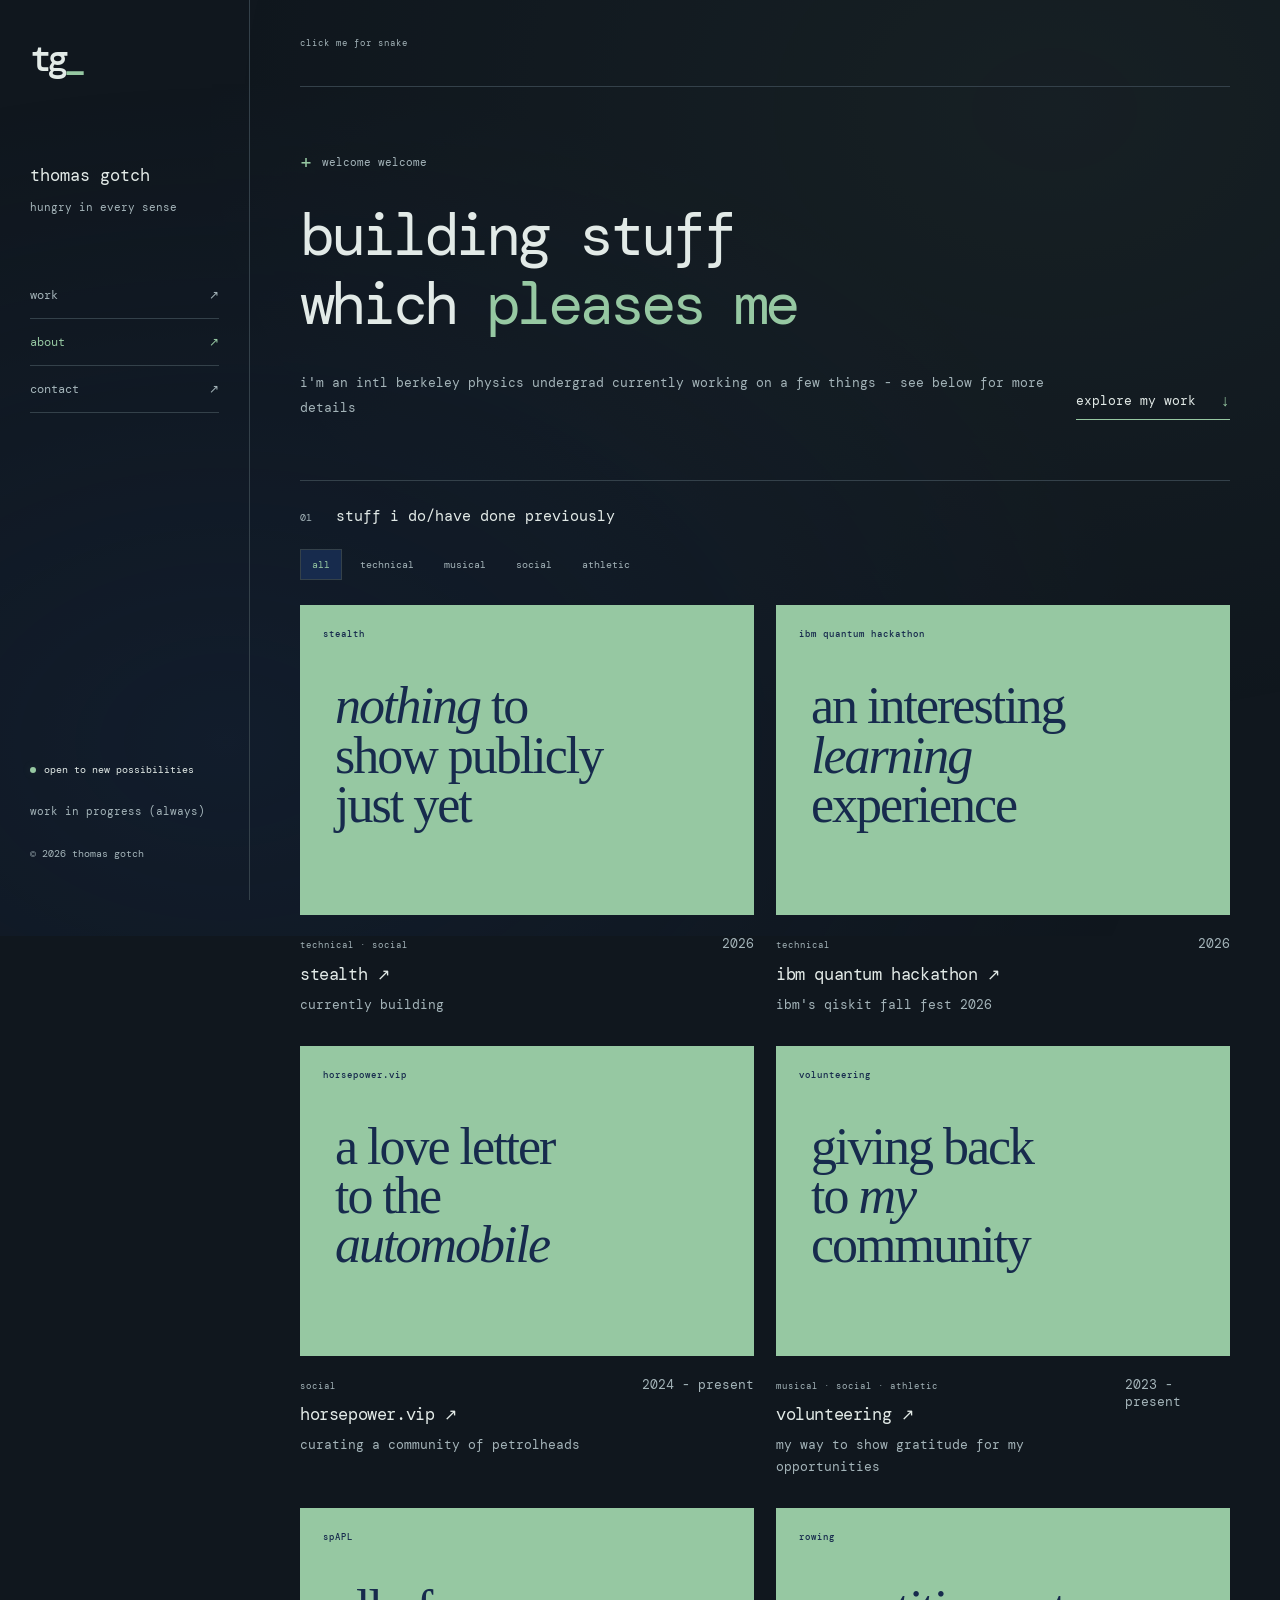
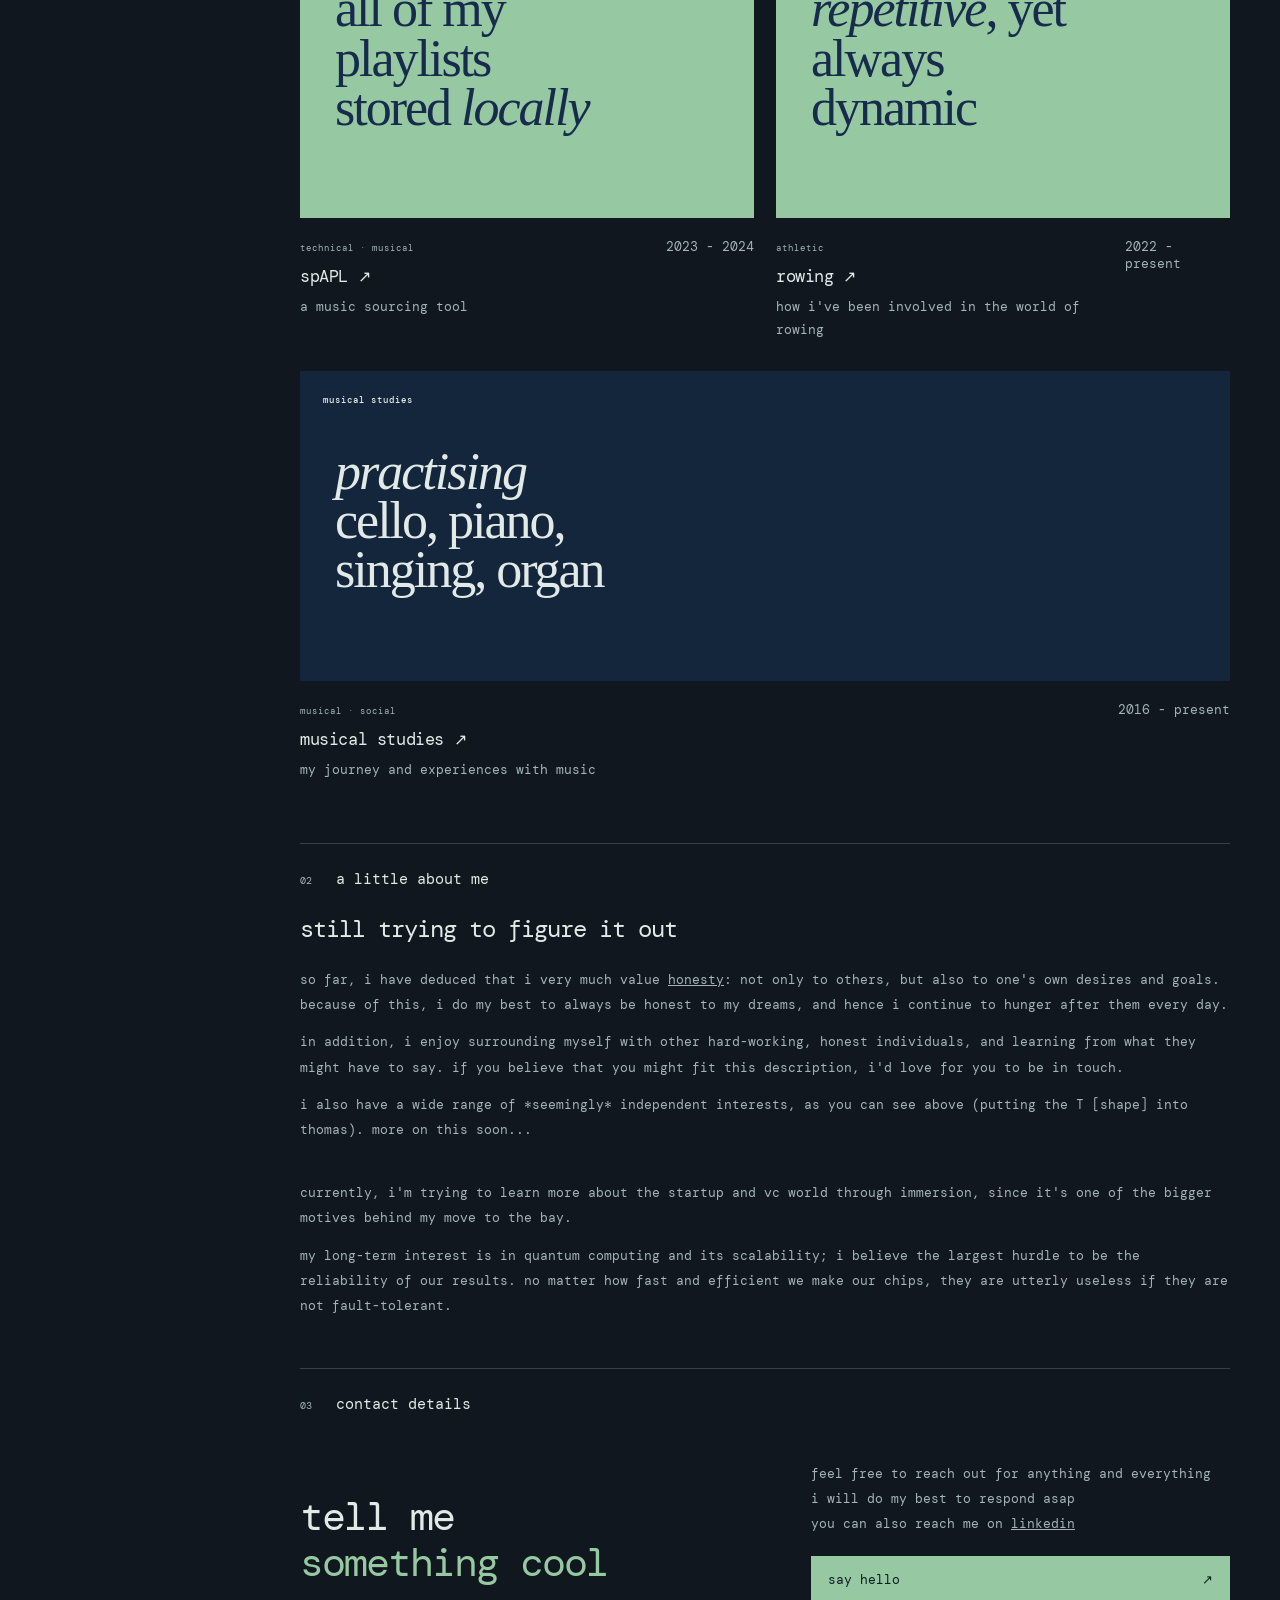
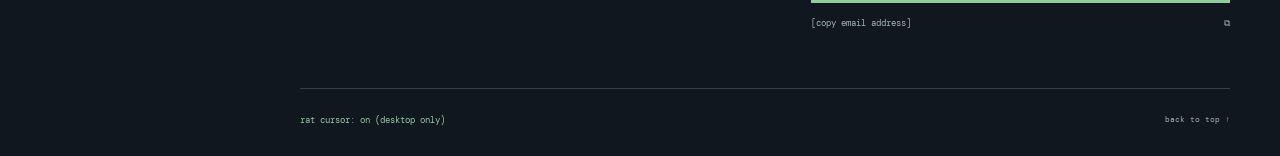
==== index.html @ bdb0a797 "small fixes" ====
<!doctype html>
<html lang="en">
  <head>
    <meta charset="UTF-8">
    <meta name="viewport" content="width=device-width, initial-scale=1">
    <meta name="description" content="my life in pixels">
    <meta name="theme-color" content="#10171e">
    <title>thomas gotch - portfolio</title>
    <link rel="icon" type="image/png" href="assets/favicon.png">
    <link rel="stylesheet" href="style.css">
    <link rel="stylesheet" href="assets/brand.css">
    <script src="navigation.js" defer></script>
    <script src="script.js" defer>
    </script>
  </head>
  <body>
    <div class="shell">
      <!-- sidebar -->
      <aside class="sidebar">
        <div class="sidebar-header">
        <a href="#home" class="wordmark" aria-label="home">tg<span aria-hidden="true">_</span></a>
          <button id="navigation-toggle" class="navigation-toggle" type="button" aria-expanded="true" aria-controls="sidebar-content" hidden>
            <span class="hamburger" aria-hidden="true"><i></i><i></i><i></i></span>
            <span id="navigation-label">menu</span>
          </button>
        </div>
        <div id="sidebar-content" class="sidebar-content">
        <div class="identity">
          <h2 data-name>thomas gotch</h2>
          <p>
            hungry in every sense
            <br>
          </p>
        </div>
        <nav aria-label="Main navigation">
          <a class="active" href="#work">
            <span>work</span>
            <span>&#8599;</span>
          </a>
          <a href="#about">
            <span>about</span>
            <span>&#8599;</span>
          </a>
          <a href="#contact">
            <span>contact</span>
            <span>&#8599;</span>
          </a>
        </nav>
        <div class="sidebar-bottom">
          <span class="status">
            <i>
            </i>
            open to new possibilities
          </span>
          <p>
            work in progress (always)
          </p>
          <span class="muted">
            &copy;
            <span data-year>2026</span>
            <span data-name>thomas gotch</span>
          </span>
        </div>
        </div>
      </aside>
      <main id="main">
        <header class="topline" id="home">
          <span class="edition">
            <a href="projects/snake.html">
            click me for snake
            </a>
          </span>
        </header>



        <section class="hero" aria-labelledby="hero-title">
          <div class="hero-label">
            <span class="tiny-cross">+</span>
            welcome welcome
          </div>
          <h1 id="hero-title">
            building stuff
            <br>
            which
            <em>pleases me</em>
          </h1>
          <div class="hero-bottom">
            <p>
              i'm an intl berkeley physics undergrad currently working on a few things - see below for more details
            </p>
            <a class="text-link" href="#work">
              explore my work
              <span>&#8595;</span>
            </a>
          </div>
        </section>



        <!-- projects -->
        <section id="work" aria-labelledby="work-title">
          <div class="section-heading">
            <h2 id="work-title">
              <span class="section-number">01</span>
              stuff i do/have done previously
            </h2>
          </div>
          <div class="work-controls">
            <div class="filters" role="group" aria-label="Filter projects">
              <button class="selected" data-filter="all" aria-pressed="true">
                all
              </button>
              <button data-filter="technical" aria-pressed="false">technical</button>
              <button data-filter="musical" aria-pressed="false">musical</button>
              <button data-filter="social" aria-pressed="false">social</button>
              <button data-filter="athletic" aria-pressed="false">athletic</button>
            </div>
          </div>



          <div class="project-grid">

            <!-- stealth -->
            <article class="project" data-project="stealth" data-category="technical social">
              <button class="project-open" data-open="stealth" aria-haspopup="dialog">
                <div class="art card">
                  <span class="art-top">stealth</span>
                  <div class="card-title">
                    <i>nothing</i> to<br>
                    show publicly<br>
                    just yet
                  </div>
                </div>
                <div class="project-meta">
                  <div>
                    <span class="small muted">technical &middot; social</span>
                    <h3>
                      stealth
                      <span>&#8599;</span>
                    </h3>
                    <p>currently building</p>
                  </div>
                  <span class="project-year">2026</span>
                </div>
              </button>
            </article>



            <!-- ibm quantum hackathon -->
            <article class="project" data-project="ibm_quantum" data-category="technical">
              <button class="project-open" data-open="ibm_quantum" aria-haspopup="dialog">
                <div class="art card">
                  <span class="art-top">ibm quantum hackathon</span>
                  <div class="card-title">
                    an interesting<br>
                    <i>learning</i><br>
                    experience
                  </div>
                </div>
                <div class="project-meta">
                  <div>
                    <span class="small muted">technical</span>
                    <h3>
                      ibm quantum hackathon
                      <span>&#8599;</span>
                    </h3>
                    <p>ibm's qiskit fall fest 2026</p>
                  </div>
                  <span class="project-year">2026</span>
                </div>
              </button>
            </article>



            <!-- horsepower -->
            <article class="project" data-project="horsepower" data-category="social">
              <button class="project-open" data-open="horsepower" aria-haspopup="dialog">
                <div class="art card">
                  <span class="art-top">horsepower.vip</span>
                  <div class="card-title">
                    a love letter<br>
                    to the<br>
                    <i>automobile</i>
                  </div>
                </div>
                <div class="project-meta">
                  <div>
                    <span class="small muted">social</span>
                    <h3>
                      horsepower.vip
                      <span>&#8599;</span>
                    </h3>
                    <p>curating a community of petrolheads</p>
                  </div>
                  <span class="project-year">2024 - present</span>
                </div>
              </button>
            </article>



            <!-- volunteering -->
            <article class="project featured" data-project="volunteering" data-category="musical social athletic">
              <button class="project-open" data-open="volunteering" aria-haspopup="dialog">
                <div class="art card">
                  <span class="art-top">
                    volunteering
                  </span>
                  <div class="card-title">
                    giving back<br>
                    to <i>my</i><br>
                    community
                  </div>
                </div>
                <div class="project-meta">
                  <div>
                    <span class="small muted">musical &middot; social &middot; athletic</span>
                    <h3>
                      volunteering
                      <span>&#8599;</span>
                    </h3>
                    <p>my way to show gratitude for my opportunities</p>
                  </div>
                  <span class="project-year">2023 - present</span>
                </div>
              </button>
            </article>



            <!-- spapl -->
            <article class="project featured" data-project="spapl" data-category="technical musical">
              <button class="project-open" data-open="spapl" aria-haspopup="dialog">
                <div class="art card">
                  <span class="art-top">
                    spAPL
                  </span>
                  <div class="card-title">
                    all of my
                    <br>
                    playlists
                    <br>
                    stored <i>locally</i>
                  </div>
                </div>
                <div class="project-meta">
                  <div>
                    <span class="small muted">technical &middot; musical</span>
                    <h3>
                      spAPL
                      <span>&#8599;</span>
                    </h3>
                    <p>a music sourcing tool</p>
                  </div>
                  <span class="project-year">2023 - 2024</span>
                </div>
              </button>
            </article>



            <!-- rowing -->
            <article class="project" data-project="rowing" data-category="athletic">
              <button class="project-open" data-open="rowing" aria-haspopup="dialog">
                <div class="art card">
                  <span class="art-top">rowing</span>
                  <div class="card-title">
                    <i>repetitive</i>, yet<br>
                    always<br>
                    dynamic
                  </div>
                </div>
                <div class="project-meta">
                  <div>
                    <span class="small muted">athletic</span>
                    <h3>
                      rowing
                      <span>&#8599;</span>
                    </h3>
                    <p>how i've been involved in the world of rowing</p>
                  </div>
                  <span class="project-year">2022 - present</span>
                </div>
              </button>
            </article>



            <!-- musical studies -->
            <article class="project wide" data-project="musical_studies" data-category="musical social">
              <button class="project-open" data-open="musical_studies" aria-haspopup="dialog">
                <div class="art card-wide">
                  <span class="art-top">musical studies</span>
                  <div class="card-title">
                    <i>practising</i><br>
                    cello, piano,<br>
                    singing, organ
                  </div>
                </div>
                <div class="project-meta">
                  <div>
                    <span class="small muted">musical &middot; social</span>
                    <h3>
                      musical studies
                      <span>&#8599;</span>
                    </h3>
                    <p>my journey and experiences with music</p>
                  </div>
                  <span class="project-year">2016 - present</span>
                </div>
              </button>
            </article>
          </div>
        </section>



        <!-- about -->
        <section id="about" class="about" aria-labelledby="about-title">
          <div class="section-heading">
            <h2 id="about-title">
              <span class="section-number">02</span>
              a little about me
            </h2>
          </div>
          <div>
            <p class="about-intro">
              still trying to figure it out
            </p>
            <div class="about-body">
              <p>
                so far, i have deduced that i very much value <span class="underline">honesty</span>: not only to others, but also to one's own desires and goals.
                because of this, i do my best to always be honest to my dreams, and hence i continue to hunger after them every day.<br>
              </p>
              <p>
                in addition, i enjoy surrounding myself with other hard-working, honest individuals, and learning from what they might have to say.
                if you believe that you might fit this description, i'd love for you to be in touch.
              </p>
              <p>
                i also have a wide range of *seemingly* independent interests, as you can see above (putting the T [shape] into thomas). more on this soon...
                <br> <br>
              </p>
              <p>
                currently, i'm trying to learn more about the startup and vc world through immersion, since it's one of the bigger motives behind my move to the bay.
              </p>
              <p>
                my long-term interest is in quantum computing and its scalability; i believe the largest hurdle to be the reliability of our results. no matter how fast and efficient
                we make our chips, they are utterly useless if they are not fault-tolerant.
              </p>
              <p><br></p>
            </div>
          </div>
        </section>



        <!-- contact -->
        <section id="contact" class="contact" aria-labelledby="contact-title">
          <div class="section-heading">
            <h2 id="contact-title">
              <span class="section-number">03</span>
              contact details
            </h2>
          </div>
          <div class="contact-main">
            <h3>
              tell me
              <br>
              <em>something cool</em>
            </h3>
            <div>
              <p>
                feel free to reach out for anything and everything
                <br>
                i will do my best to respond asap
                <br>
                you can also reach me on <a style="text-decoration: underline", href="https://linkedin.com/in/thomasgotch" target="_blank" rel="noopener noreferrer">linkedin</a>
              </p>
              <a class="contact-button" id="email-link" href="mailto:hello@example.com"target="_blank" rel="noopener noreferrer">
                say hello
                <span>&#8599;</span>
              </a>
              <button id="copy-email" class="copy-email">
                [copy email address]
                <span>&#10697;</span>
              </button>
              <span id="copy-status" class="sr-only" aria-live="polite">
              </span>
            </div>
          </div>
        </section>



        <footer>
          <button class="cursor-toggle" id="cursor-toggle" type="button" aria-pressed="true"></button>
          <a href="#home">back to top &#8593;</a>
        </footer>
      </main>
    </div>



    <!-- project notes structure -->
    <dialog id="project-dialog" aria-labelledby="dialog-title">
      <div class="dialog-top">
        <span class="eyebrow" id="dialog-small-title"></span>
        <button id="close-dialog" aria-label="close project details">close &times;</button>
      </div>
      <h2 id="dialog-title">
      </h2>
      <p id="dialog-summary" class="dialog-summary">
      </p>
      <!-- optional dialog sections
           each section reads the project field named by data-project-section.
           empty, missing, or whitespace-only values hide the heading and content.
           to add a heading, copy this block before the visit-site button:
           <div class="dialog-section" data-project-section="results">
             <h3>results</h3>
             <p data-section-content></p>
           </div>
           then add results: 'your results text' to a project in script.js.
           choose a unique field name for each heading; no javascript changes needed.
      -->
      <div class="dialog-section" data-project-section="achievements">
             <h3>achievements</h3>
             <p data-section-content></p>
      </div>
      <div class="dialog-section" data-project-section="problem">
        <h3>the problem</h3>
        <p id="dialog-idea" data-section-content>
        </p>
      </div>
      <div class="dialog-section" data-project-section="idea">
        <h3>the idea</h3>
        <p id="dialog-idea" data-section-content>
        </p>
      </div>
      <div class="dialog-section" data-project-section="approach">
        <h3>the approach</h3>
        <p id="dialog-approach" data-section-content>
        </p>
      </div>
      <div class="dialog-section" data-project-section="beginning">
        <h3>the beginning</h3>
        <p data-section-content></p>
      </div>
      <div class="dialog-section" data-project-section="gettingToGrips">
             <h3>getting to grips</h3>
             <p data-section-content></p>
      </div>
      <div class="dialog-section" data-project-section="thetfordVoices">
             <h3>thetford voices</h3>
             <p data-section-content></p>
      </div>
      <div class="dialog-section" data-project-section="dorneyBoatClub">
             <h3>dorney boat club</h3>
             <p data-section-content></p>
      </div>
      <div class="dialog-section" data-project-section="stMarks">
             <h3>st mark's, berkeley</h3>
             <p data-section-content></p>
      </div>
      <a class="contact-button" id="dialog-demo" href="projects/fieldnotes.html" target="_blank" rel="noopener noreferrer">
        visit site
        <span aria-hidden="true">&#8599;</span>
      </a>
      <a class="text-link" href="#contact" id="dialog-contact">
        discuss this with me
        <span>&#8599;</span>
      </a>
    </dialog>
  </body>
</html>
---- style.css ----
:root {
  --bg:#10171e;
  --panel:#17212c;
  --line:#34414a;
  --text:#e2eae7;
  --muted:#a4b4b9;
  --accent:#96c8a2;
  --navy:#172b4d;
  --dark-card:#14263c;
  --cursor-default:url("assets/rat.png") 5 5, auto;
  --cursor-pointer:url("assets/small\ cheese.png") 5 5, pointer;
  
  --title-size:52px;
  font-family:'DM Mono','Cascadia Code','Courier New',monospace;
  color:var(--text);
  background:var(--bg);
  font-synthesis:none;
}
* {
  box-sizing:border-box
}
html {
  scroll-behavior:smooth;
  scroll-padding-top:30px
}
body {
  margin:0
}
button,a {
  -webkit-tap-highlight-color:transparent
}
button {
  font:inherit
}
a {
  color:inherit;
  text-decoration:none
}
button {
  color:inherit;
  cursor:pointer
}
button:focus-visible,a:focus-visible {
  outline:2px solid var(--accent);
  outline-offset:6px
}
::selection {
  background:var(--accent);
  color:var(--bg)
}
.shell {
  max-width:var(--site-width);
  margin:auto;
  display:grid;
  grid-template-columns:250px minmax(0,1fr)
}
.sidebar {
  height:100dvh;
  position:sticky;
  top:0;
  border-right:1px solid var(--line);
  padding:var(--logo-top) var(--logo-left);
  display:flex;
  flex-direction:column
}
.identity {
  margin-top:72px
}
.eyebrow,.small {
  font-size:10px;
  letter-spacing:1px;
  line-height:1.7
}
.eyebrow {
  color:var(--muted)
}
.identity h2 {
  font-size:17px;
  font-weight:400;
  margin:15px 0 10px
}
.identity p,.sidebar-bottom p {
  color:var(--muted);
  font-size:11px;
  line-height:1.9
}
nav {
  margin-top:43px
}
nav a {
  display:flex;
  justify-content:space-between;
  padding:15px 0;
  font-size:12px;
  color:var(--muted);
  border-bottom:1px solid var(--line)
}
nav a:hover,nav a.active {
  color:var(--accent)
}
.sidebar-bottom {
  margin-top:auto;
  font-size:10px
}
.sidebar-bottom p {
  margin:25px 0
}
.status {
  font-size:10px;
  display:flex;
  align-items:center;
  gap:8px
}
.status i {
  height:6px;
  width:6px;
  border-radius:50%;
  background:var(--accent);
  box-shadow:0 0 10px #96c8a224
}
.muted {
  color:var(--muted)
}
main {
  min-width:0;
  padding:0 50px
}
.topline {
  height:87px;
  display:flex;
  justify-content:space-between;
  align-items:center;
  border-bottom:1px solid var(--line);
  font-size:9px;
  letter-spacing:1px;
  color:var(--muted)
}
.hero {
  padding:62px 0 60px
}
.hero-label {
  font-size:11px;
  display:flex;
  gap:10px;
  align-items:center;
  color:var(--muted)
}
.tiny-cross {
  color:var(--accent);
  font-size:20px
}
h1 {
  font-size:clamp(40px,4.6vw,74px);
  line-height:1.18;
  letter-spacing:-4px;
  font-weight:400;
  margin:26px 0 31px
}
em {
  font-style:normal;
  color:var(--accent)
}
.cursor {
  color:var(--accent);
  display:inline-block;
  animation:blink 1.5s steps(1) infinite
}
.hero-bottom {
  display:flex;
  justify-content:space-between;
  align-items:flex-end;
  gap:20px
}
.hero-bottom p {
  font-size:13px;
  line-height:1.9;
  color:var(--muted);
  margin:0
}
.text-link {
  font-size:13px;
  display:inline-flex;
  gap:24px;
  align-items:center;
  border-bottom:1px solid var(--accent);
  padding-bottom:8px;
  white-space:nowrap
}
.text-link span {
  color:var(--accent);
  font-size:16px
}
.section-heading {
  display:flex;
  justify-content:space-between;
  align-items:center;
  border-top:1px solid var(--line);
  padding:25px 0 23px;
  gap:20px
}
.section-heading h2 {
  font-size:15px;
  font-weight:400;
  margin:0
}
.section-number {
  font-size:10px;
  color:var(--muted);
  margin-right:15px
}
sup {
  font-size:9px;
  color:var(--muted);
  vertical-align:top
}
.work-controls {
  display:flex;
  align-items:center;
  justify-content:space-between;
  margin:0 0 25px;
  gap:15px
}
.filters {
  display:flex;
  gap:6px
}
.filters button {
  background:transparent;
  border:1px solid transparent;
  padding:8px 11px;
  font-size:10px;
  color:var(--muted)
}
.filters button.selected {
  border-color:var(--line);
  background:#172b4d;
  color:var(--accent)
}
.filters button:hover {
  color:var(--text)
}
.filters span {
  font-size:8px;
  margin-left:8px;
  opacity:.6
}
.project-grid {
  display:grid;
  grid-template-columns:1fr 1fr;
  gap:30px 22px
}
.project {
  padding:0;
  background:none;
  border:0;
  text-align:left;
  min-width:0
}
.project[hidden] {
  display:none
}
.project.wide {
  grid-column:1/-1
}
.art {
  height:310px;
  position:relative;
  overflow:hidden;
  transition:filter .3s
}
.project:hover .art {
  filter:brightness(1.08)
}
.project:hover h3 span {
  transform:translate(3px,-3px);
  color:var(--accent)
}
.card {
  background:var(--accent);
  color:var(--navy);
  padding:35px
}
.dark-card {
  background:var(--dark-card);
  padding:35px;
}
.art-top,.art-foot {
  position:absolute;
  left:23px;
  right:23px;
  display:flex;
  justify-content:space-between;
  font-size:9px;
  letter-spacing:1px;
  z-index:2
}
.art-top {
  top:23px;
  font-weight:500
}
.art-top span {
  font-size:6px;
  letter-spacing:.5px
}
.card-title {
  font-family:Georgia,serif;
  font-size:var(--title-size);
  line-height:.95;
  position:relative;
  z-index:2;
  letter-spacing:-2px;
  margin-top:41px
}
.card-title i {
  font-weight:400
}
.art-foot {
  bottom:21px;
  font-size:7px
}
.project-meta {
  padding:17px 0 0;
  display:flex;
  justify-content:space-between;
  gap:12px
}
.project-meta .small {
  font-size:9px
}
.project-meta h3 {
  font-size:17px;
  letter-spacing:-.4px;
  font-weight:400;
  margin:9px 0
}
.project-meta h3 span {
  display:inline-block;
  font-size:16px;
  transition:transform .2s
}
.project-meta p {
  color:var(--muted);
  font-size:13px;
  line-height:1.7;
  margin:0
}
.project-year {
  font-size:13px;
  color:var(--muted);
  padding-top:3px
}
/* wide cards share the same height and text layout as the other artwork */
.card-wide {
  background:var(--dark-card);
  padding:35px;
}
.about {
  margin-top:62px
}
.about-grid {
  display:grid;
  grid-template-columns:1.1fr 1fr;
  gap:65px;
  padding:9px 0 48px
}
.about-intro {
  font-size:24px!important;
  line-height:1.4!important;
  color:var(--text)!important;
  letter-spacing:-1px;
  margin:0 0 21px!important
}
.about-body p {
  font-size:13px;
  line-height:1.95;
  color:var(--muted);
  margin:12px 0;
}
.about .underline {
  text-decoration: underline;
}
.toolbox {
  padding-top:4px
}
.skill-row {
  display:flex;
  justify-content:space-between;
  gap:16px;
  padding:17px 0;
  border-bottom:1px solid var(--line);
  font-size:9px
}
.skill-row span:first-child {
  color:var(--muted)
}
.skill-row span:last-child {
  text-align:right
}
.now {
  margin-top:26px
}
.now .status {
  font-size:8px;
  letter-spacing:1px;
  color:var(--muted)
}
.now p {
  font-size:10px
}
.contact-main {
  display:grid;
  grid-template-columns:1.1fr 1fr;
  gap:50px;
  align-items:center;
  padding:12px 0 59px
}
.contact h3 {
  font-size:40px;
  line-height:1.15;
  letter-spacing:-2px;
  font-weight:400;
  margin:0
}
.contact-main p {
  font-size:13px;
  color:var(--muted);
  line-height:1.9
}
.contact-button {
  background:var(--accent);
  color:#101c26;
  display:flex;
  justify-content:space-between;
  padding:15px 17px;
  font-size:13px;
  margin-top:20px
}
.contact-button:hover {
  background:#b2dbbb
}
.copy-email {
  background:transparent;
  border:0;
  padding:14px 0 0;
  font-size:9px;
  color:var(--muted);
  display:flex;
  justify-content:space-between;
  width:100%
}
footer {
  border-top:1px solid var(--line);
  padding:25px 0 30px;
  display:flex;
  justify-content:space-between;
  gap:15px;
  font-size:8px;
  color:var(--muted)
}
footer>span:nth-child(2) {
  font-size:7px;
  letter-spacing:.6px
}
footer a:hover {
  color:var(--accent)
}
dialog {
  background:var(--panel);
  color:var(--text);
  border:1px solid #40546b;
  padding:32px;
  max-width:620px;
  width:calc(100% - 32px);
  max-height:85dvh
}
dialog::backdrop {
  background:#080b08d9;
  backdrop-filter:blur(8px)
}
.dialog-top {
  display:flex;
  justify-content:space-between;
  align-items:center;
  gap:12px;
  margin-bottom:35px
}
.dialog-top button {
  border:1px solid var(--line);
  background:transparent;
  font-size:11px;
  padding:8px 10px
}
dialog h2 {
  font-size:36px;
  font-weight:400;
  letter-spacing:-2px;
  margin:12px 0 17px
}
.dialog-summary {
  font-size:15px;
  line-height:1.7;
  color:var(--accent)
}
.dialog-section {
  border-top:1px solid var(--line);
  margin:24px 0;
  padding-top:17px
}
.dialog-section h3 {
  font-size:12px;
  font-weight:400
}
.dialog-section p {
  font-size:11px;
  line-height:1.9;
  color:var(--muted)
}
.sr-only,.skip:not(:focus) {
  position:absolute;
  width:1px;
  height:1px;
  padding:0;
  margin:-1px;
  overflow:hidden;
  clip:rect(0,0,0,0);
  white-space:nowrap
}
.skip:focus {
  position:fixed;
  top:10px;
  left:10px;
  background:var(--accent);
  color:#10171e;
  z-index:9;
  padding:10px
}
@keyframes blink {
  50% {
    opacity:0
  }
}
@media(min-width:1450px) {
  main {
    padding:0 70px
  }
  .art {
    height:350px
  }
  .form {
    height:280px
  }
}
@media(max-width:1100px) {
  .shell {
    grid-template-columns:205px minmax(0,1fr)
  }
  .sidebar {
    padding:var(--logo-top) var(--logo-left)
  }
  main {
    padding:0 30px
  }
  .hero-bottom {
    align-items:flex-start;
    flex-direction:column
  }
  .art {
    height:270px
  }
  .field-title {
    font-size:43px
  }
  .art-top span {
    display:none
  }
  .about-grid {
    gap:30px
  }
  .form {
    padding:25px
  }
  .form-blocks {
    margin-right:0;
    grid-template-columns:105px 80px;
    grid-template-rows:90px 80px
  }
  .form-copy strong {
    font-size:25px
  }
  .section-heading>.small {
    font-size:8px
  }
  .contact h3 {
    font-size:33px
  }
  .contact-main {
    gap:25px
  }
  footer>span:nth-child(2) {
    display:none
  }
}
@media(max-width:760px) {
  .shell {
    display:block
  }
  .sidebar {
    height:auto;
    position:static;
    border-right:0;
    border-bottom:1px solid var(--line);
    padding:var(--logo-top) var(--logo-left);
    display:flex;
    flex-direction:row;
    align-items:center;
    justify-content:space-between
  }
  .identity,.sidebar-bottom {
    display:block
  }
  nav {
    margin:0;
    display:flex;
    gap:20px
  }
  nav a {
    font-size:10px;
    border:0;
    padding:0
  }
  nav a>span:last-child {
    display:none
  }
  main {
    padding:0 22px
  }
  .topline {
    height:60px;
    font-size:7px;
    letter-spacing:.4px
  }
  .hero {
    padding:39px 0 40px
  }
  h1 {
    font-size:clamp(33px,7.6vw,57px);
    letter-spacing:-2.5px;
    margin-top:23px
  }
  .hero-bottom p {
    font-size:10px
  }
  .hero-bottom p br {
    display:none
  }
  .hero-bottom {
    gap:23px
  }
  .section-heading {
    padding:22px 0
  }
  .section-heading h2 {
    font-size:13px
  }
  .section-heading>.small {
    display:none
  }
  .work-controls>.small {
    display:none
  }
  .project-grid {
    grid-template-columns:1fr;
    gap:28px
  }
  .project.wide {
    grid-column:auto
  }
  .art {
    height:310px
  }
  .field-title {
    font-size:55px
  }
  .art-top span {
    display:block
  }
  .form {
    height:280px;
    padding:25px;
    gap:10px
  }
  .form-copy strong {
    font-size:24px
  }
  .form-copy>.small {
    font-size:6px
  }
  .form-blocks {
    grid-template-columns:90px 68px;
    grid-template-rows:86px 75px;
    margin-right:-12px
  }
  .b1 {
    font-size:35px
  }
  .b2 {
    font-size:55px
  }
  .b3 {
    gap:3px;
    padding:10px
  }
  .b3 i {
    width:20px;
    height:20px
  }
  .block span {
    font-size:5px;
    left:10px
  }
  .about {
    margin-top:42px
  }
  .about-grid {
    grid-template-columns:1fr;
    gap:24px;
    padding-bottom:32px
  }
  .about-intro {
    font-size:25px!important
  }
  .skill-row {
    font-size:10px
  }
  .contact-main {
    grid-template-columns:1fr;
    gap:20px;
    padding-bottom:38px
  }
  .contact h3 {
    font-size:36px
  }
  .contact-button {
    max-width:380px
  }
  .copy-email {
    max-width:380px
  }
  footer {
    font-size:8px;
    flex-wrap:wrap
  }
  dialog {
    padding:22px
  }
  .dialog-top .eyebrow {
    font-size:8px
  }
}
@media(prefers-reduced-motion:reduce) {
  html {
    scroll-behavior:auto
  }
  .cursor {
    animation:none
  }
  * {
    transition:none!important
  }
}

/* PROJECT LINKS AND OPTIONAL CURSOR */
.project-open {
  display: block;
  width: 100%;
  padding: 0;
  border: 0;
  background: none;
  color: inherit;
  text-align: left;
}
.project-action { display: inline-block; margin-top: 14px; color: var(--muted); font-size: 9px; }
.demo-link {
  display: flex;
  justify-content: space-between;
  margin-top: 14px;
  padding: 12px 14px;
  border: 1px solid #38516a;
  background: var(--navy);
  font-size: 10px;
  transition: border-color 180ms ease, background 180ms ease;
}
.demo-link:hover { border-color: var(--accent); background: #213957; }
.demo-link span { color: var(--accent); }
.cursor-toggle { border: 0; background: transparent; color: var(--muted); padding: 0; font-size: 9px; }
.cursor-toggle[aria-pressed="true"] { color: var(--accent); }
#dialog-contact { margin-top: 22px; }
@media (hover: hover) and (pointer: fine) {
  html[data-custom-cursor="on"] body { cursor: var(--cursor-default); }
  html[data-custom-cursor="on"] :is(a, button, summary) { cursor: var(--cursor-pointer); }
}

/* EDIT: MOTION - slow, low-opacity breathing and small one-time reveals.
   To remove breathing, set animation below to none.
   All motion is disabled by the reduced-motion preference. */
body { isolation: isolate; min-height: 100vh; }
body::before {
  content: "";
  position: fixed;
  inset: -4%;
  z-index: -1;
  pointer-events: none;
  background:
    radial-gradient(ellipse at 80% 15%, #96c8a21a, transparent 55%),
    radial-gradient(ellipse at 20% 80%, #172b4d99, transparent 60%);
  opacity: .5;
  transform-origin: center;
  animation: background-breathe 18s ease-in-out infinite alternate;
}
@keyframes background-breathe {
  from { opacity: .35; transform: scale(1); }
  to { opacity: .65; transform: scale(1.035); }
}
.reveal {
  opacity: 0;
  transform: translateY(12px);
  transition: opacity 600ms ease, transform 600ms cubic-bezier(.2,.65,.3,1);
}
.reveal.is-visible, .reveal:focus-within { opacity: 1; transform: translateY(0); }
@media (prefers-reduced-motion: reduce) {
  *, *::before, *::after { animation: none !important; transition: none !important; }
  html { scroll-behavior: auto; }
  .reveal { opacity: 1; transform: none; }
}





/* Responsive navigation: content is visible until navigation.js enhances it. */
.sidebar { overflow-y: auto; overscroll-behavior: contain; }
.sidebar-header { position: relative; flex-shrink: 0; height: var(--logo-size); }
.sidebar-content { display: flex; flex-direction: column; flex: 1; min-height: min-content; }
.sidebar-content[hidden], .navigation-toggle[hidden] { display: none; }
.navigation-toggle, .mobile-project-link { display: none; }
@media (max-width: 900px) {
  html { scroll-padding-top: calc(var(--logo-size) + var(--logo-top) * 2 + 16px); }
  .shell { display: block; }
  .sidebar {
    display: block;
    position: static;
    top: 0;
    z-index: 30;
    height: auto;
    max-height: 100vh;
    max-height: 100dvh;
    padding: var(--logo-top) var(--logo-left);
    border-right: 0;
    border-bottom: 1px solid var(--line);
    background: var(--bg);
    overflow-y: auto;
    scrollbar-gutter: stable;
  }
  .navigation-ready .sidebar { position: sticky; }
  .sidebar-header { height: var(--logo-size); }
  .navigation-toggle {
    position: absolute;
    right: 0;
    top: calc((var(--logo-size) - 44px) / 2);
    display: inline-flex;
    align-items: center;
    gap: 10px;
    min-height: 44px;
    min-width: 90px;
    padding: 10px 12px;
    border: 1px solid var(--line);
    color: var(--text);
    background: var(--navy);
    font-size: 11px;
  }
  .hamburger { display: flex; flex-direction: column; gap: 4px; width: 17px; }
  .hamburger i { display: block; height: 1px; width: 17px; background: var(--accent); }
  .navigation-toggle[aria-expanded='true'] .hamburger i:first-child { transform: translateY(5px) rotate(45deg); }
  .navigation-toggle[aria-expanded='true'] .hamburger i:nth-child(2) { opacity: 0; }
  .navigation-toggle[aria-expanded='true'] .hamburger i:last-child { transform: translateY(-5px) rotate(-45deg); }
  .sidebar-content { margin-top: 22px; padding-top: 22px; border-top: 1px solid var(--line); }
  .sidebar .identity { display: block; margin-top: 0; }
  .sidebar nav { display: block; margin: 18px 0 26px; }
  .sidebar nav a { display: flex; justify-content: space-between; padding: 14px 0; border-bottom: 1px solid var(--line); font-size: 12px; }
  .sidebar nav a > span:last-child { display: inline; }
  .sidebar .sidebar-bottom { display: block; margin-top: 0; padding-bottom: 8px; }
  .sidebar-bottom p { margin: 16px 0; }
}

/* optional project images; edit the image fields in script.js */
.art.has-project-image { isolation: isolate; }
.art > .project-background {
  position: absolute;
  inset: 0;
  z-index: -1;
  display: block;
  width: 100%;
  height: 100%;
  pointer-events: none;
}
.art.image-only > :not(.project-background) { display: none; }

/* preserve \n or multiline template strings in project popup descriptions */
.dialog-summary,
.dialog-section [data-section-content] {
  white-space: pre-line;
}

/* images embedded between paragraphs of popup text */
.dialog-inline-image {
  display: block;
  max-width: 100%;
  height: auto;
  margin: 18px 0;
  border: 1px solid var(--line);
}
---- assets/brand.css ----
/* shared logo settings for the home page and project pages */
@import url('https://fonts.googleapis.com/css2?family=DM+Mono:wght@400;500&display=swap');

:root {
  --site-width: 1600px;
  --logo-top: 40px;
  --logo-left: 30px;
  --logo-size: 37px;
  --logo-color: #e2eae7;
  --logo-accent: #96c8a2;
}

.wordmark {
  position: relative;
  display: inline-flex;
  align-items: center;
  align-self: flex-start;
  width: max-content;
  margin: 0;
  padding: 0;
  color: var(--logo-color);
  font-family: 'DM Mono', 'Cascadia Code', 'Courier New', monospace;
  font-size: var(--logo-size);
  font-weight: 500;
  font-style: normal;
  font-synthesis: none;
  letter-spacing: -5px;
  line-height: 1;
  white-space: nowrap;
  text-decoration: none;
}
.wordmark span { color: var(--logo-accent); }
.wordmark::after {
  content: '';
  position: absolute;
  inset: -7px;
  min-width: 44px;
  min-height: 44px;
}
.wordmark:focus-visible { outline: 2px solid var(--logo-accent); outline-offset: 6px; }

/* same page margin as the home sidebar, including its centred wide layout */
.brand-home {
  position: absolute;
  top: var(--logo-top);
  left: max(var(--logo-left), calc((100% - var(--site-width)) / 2 + var(--logo-left)));
}

@media (max-width: 1100px) {
  :root { --logo-top: 33px; --logo-left: 24px; }
}
@media (max-width: 760px) {
  :root { --logo-top: 22px; --logo-left: 22px; --logo-size: 30px; }
  .wordmark { align-self: auto; }
}
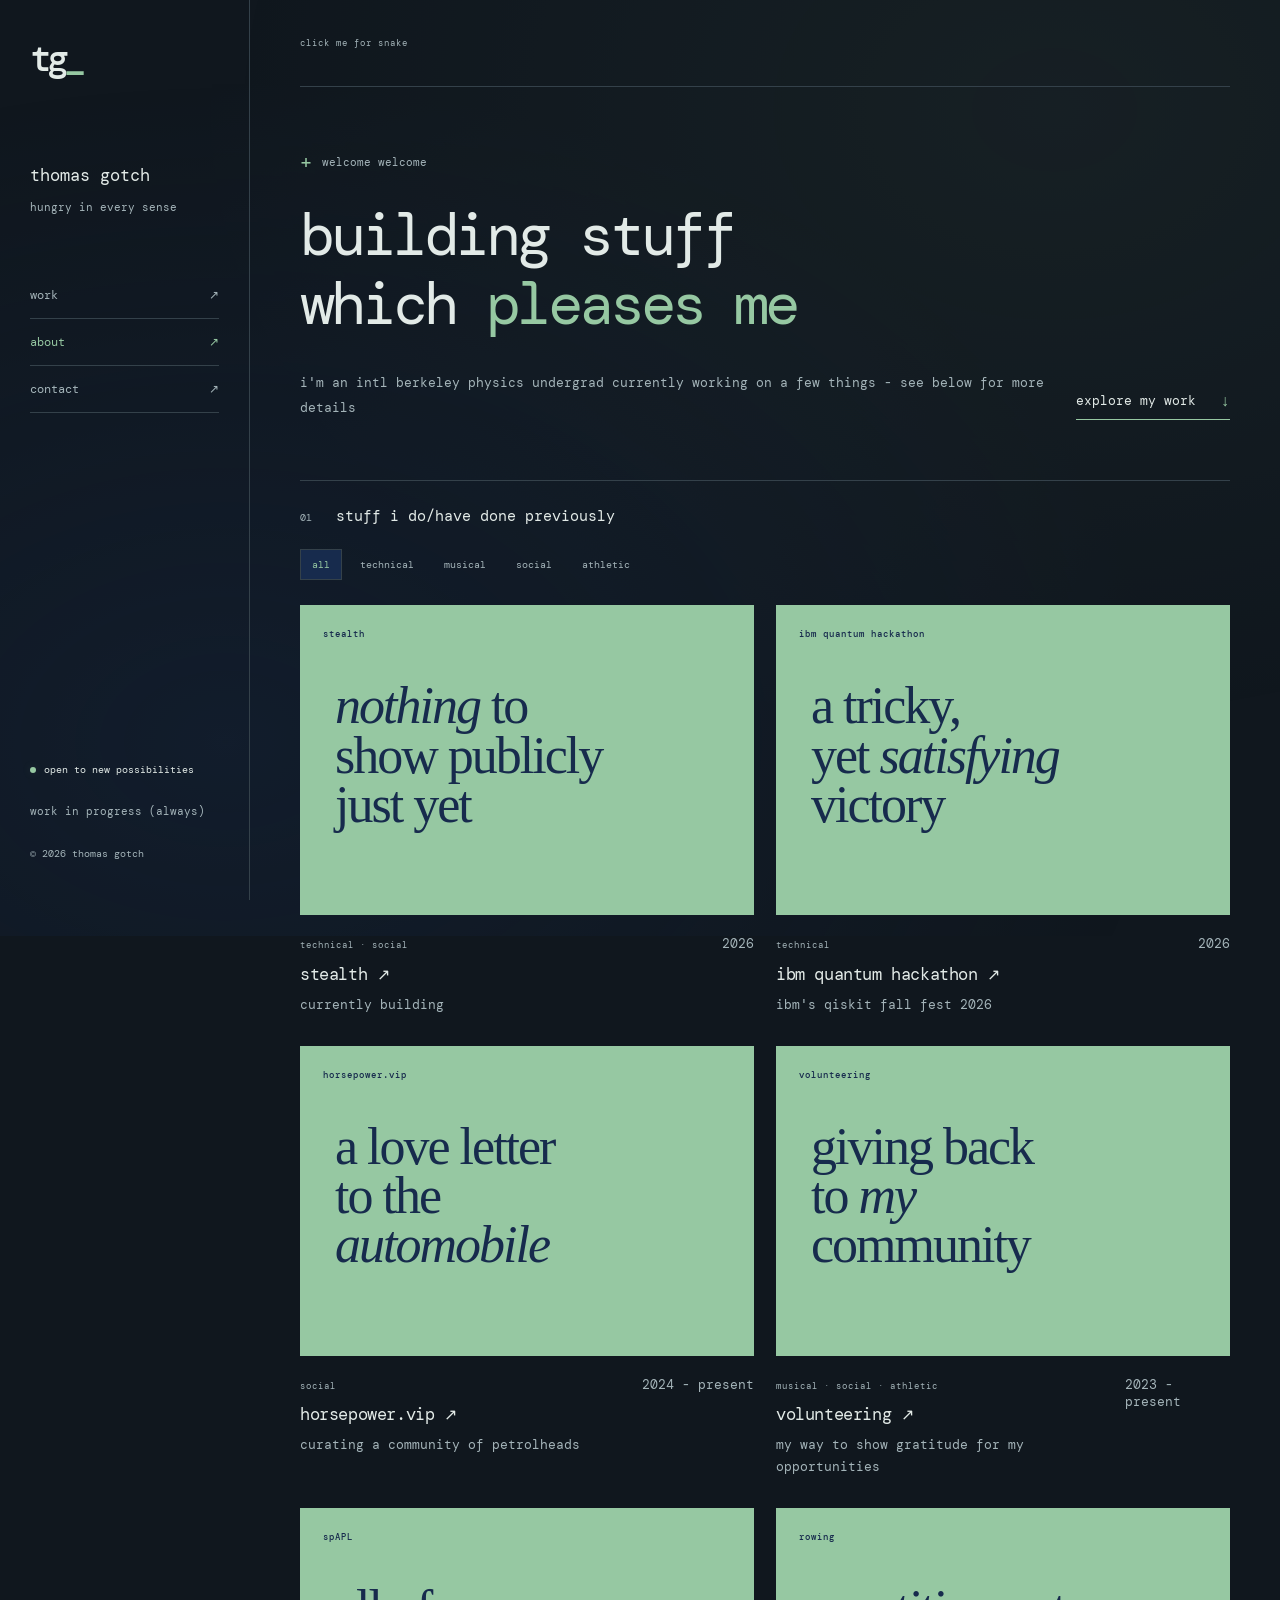
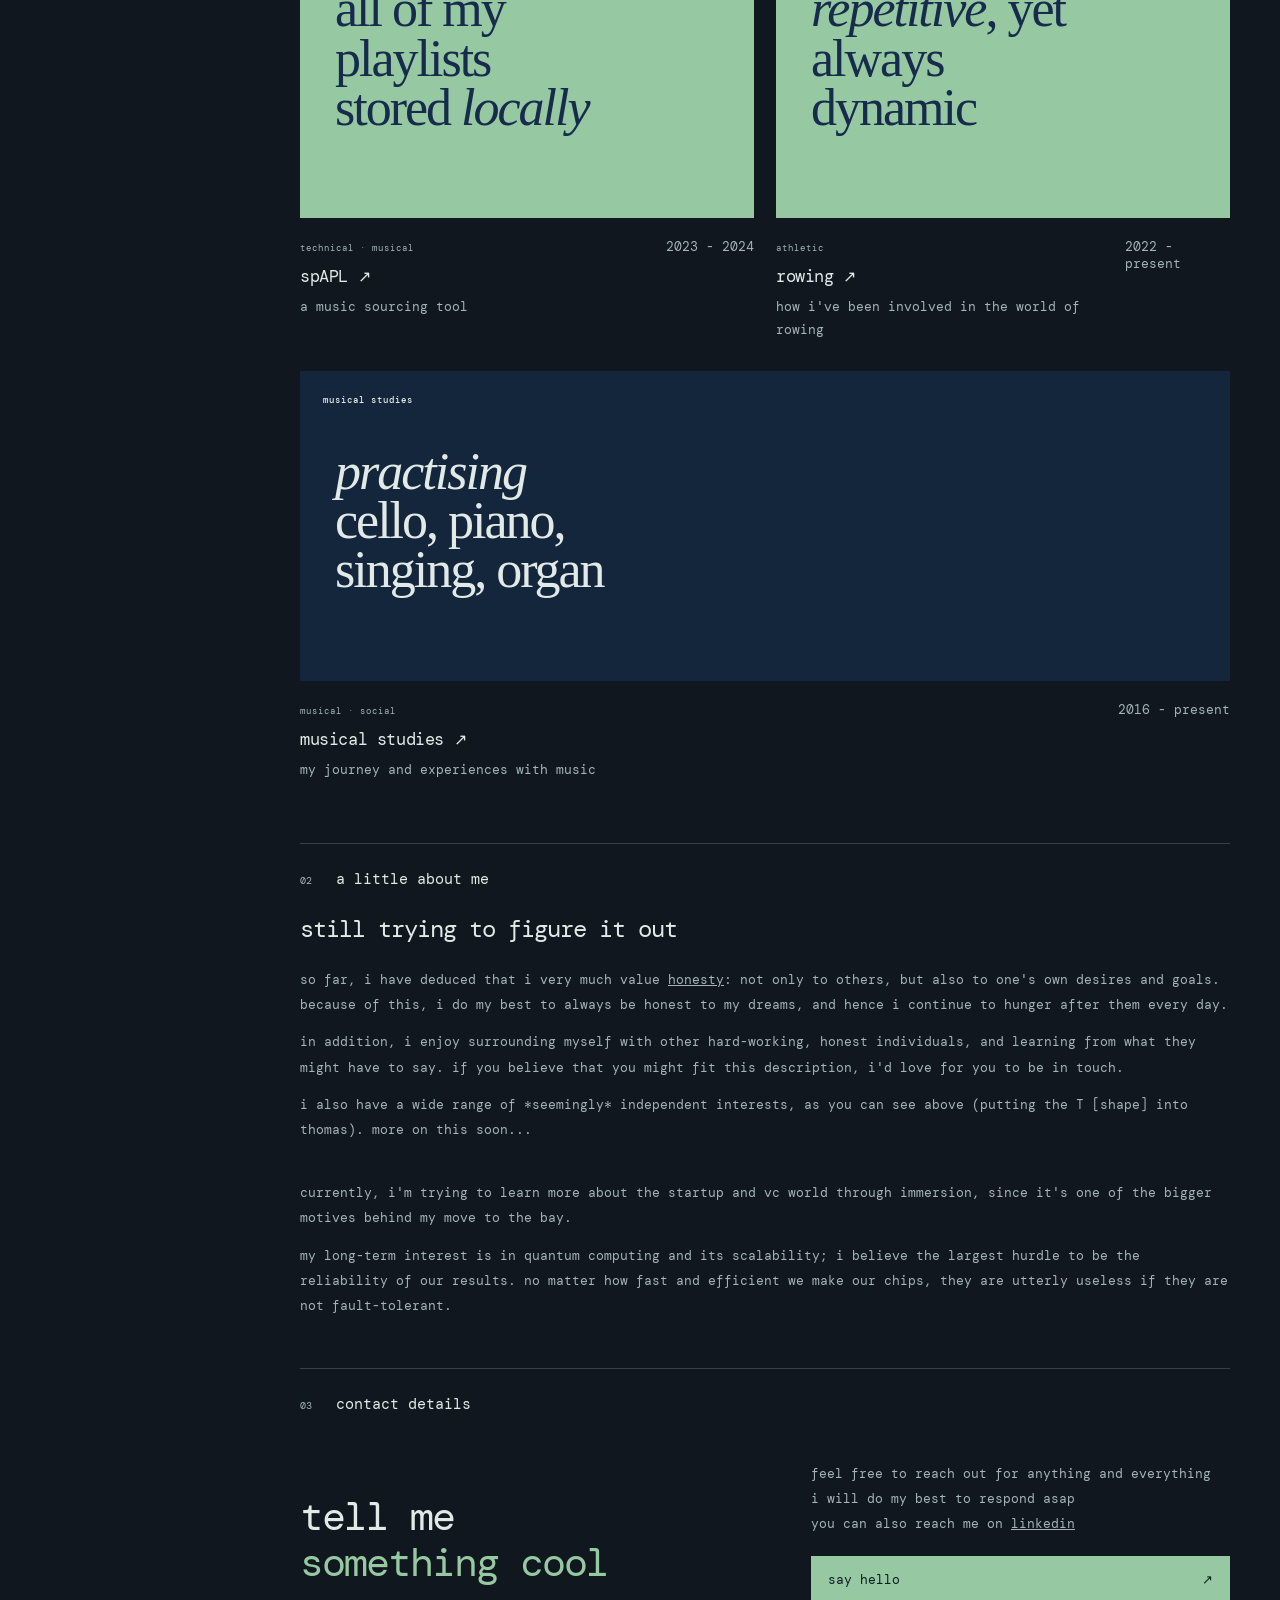
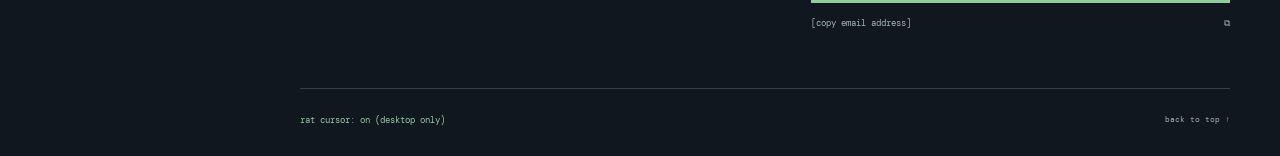
==== commit 3df3f762: "minor fix" ====
--- a/index.html
+++ b/index.html
@@ -155,9 +155,9 @@
                 <div class="art card">
                   <span class="art-top">ibm quantum hackathon</span>
                   <div class="card-title">
-                    an interesting<br>
-                    <i>learning</i><br>
-                    experience
+                    a tricky,<br>
+                    yet <i>satisfying</i><br>
+                    victory
                   </div>
                 </div>
                 <div class="project-meta">
@@ -440,6 +440,10 @@
         <p id="dialog-idea" data-section-content>
         </p>
       </div>
+      <div class="dialog-section" data-project-section="inspo">
+        <h3>the inspiration</h3>
+        <p data-section-content></p>
+      </div>
       <div class="dialog-section" data-project-section="approach">
         <h3>the approach</h3>
         <p id="dialog-approach" data-section-content>
@@ -464,6 +468,22 @@
       <div class="dialog-section" data-project-section="stMarks">
              <h3>st mark's, berkeley</h3>
              <p data-section-content></p>
+      </div>
+      <div class="dialog-section" data-project-section="firstMainDevelopment">
+             <h3>first main development</h3>
+             <p data-section-content></p>
+      </div>
+      <div class="dialog-section" data-project-section="musicAtEton">
+             <h3>music at eton</h3>
+             <p data-section-content></p>
+      </div>
+      <div class="dialog-section" data-project-section="musicNow">
+            <h3>music now</h3>
+            <p data-section-content></p>
+      </div>
+      <div class="dialog-section" data-project-section="results">
+            <h3>the results</h3>
+            <p data-section-content></p>
       </div>
       <a class="contact-button" id="dialog-demo" href="projects/fieldnotes.html" target="_blank" rel="noopener noreferrer">
         visit site
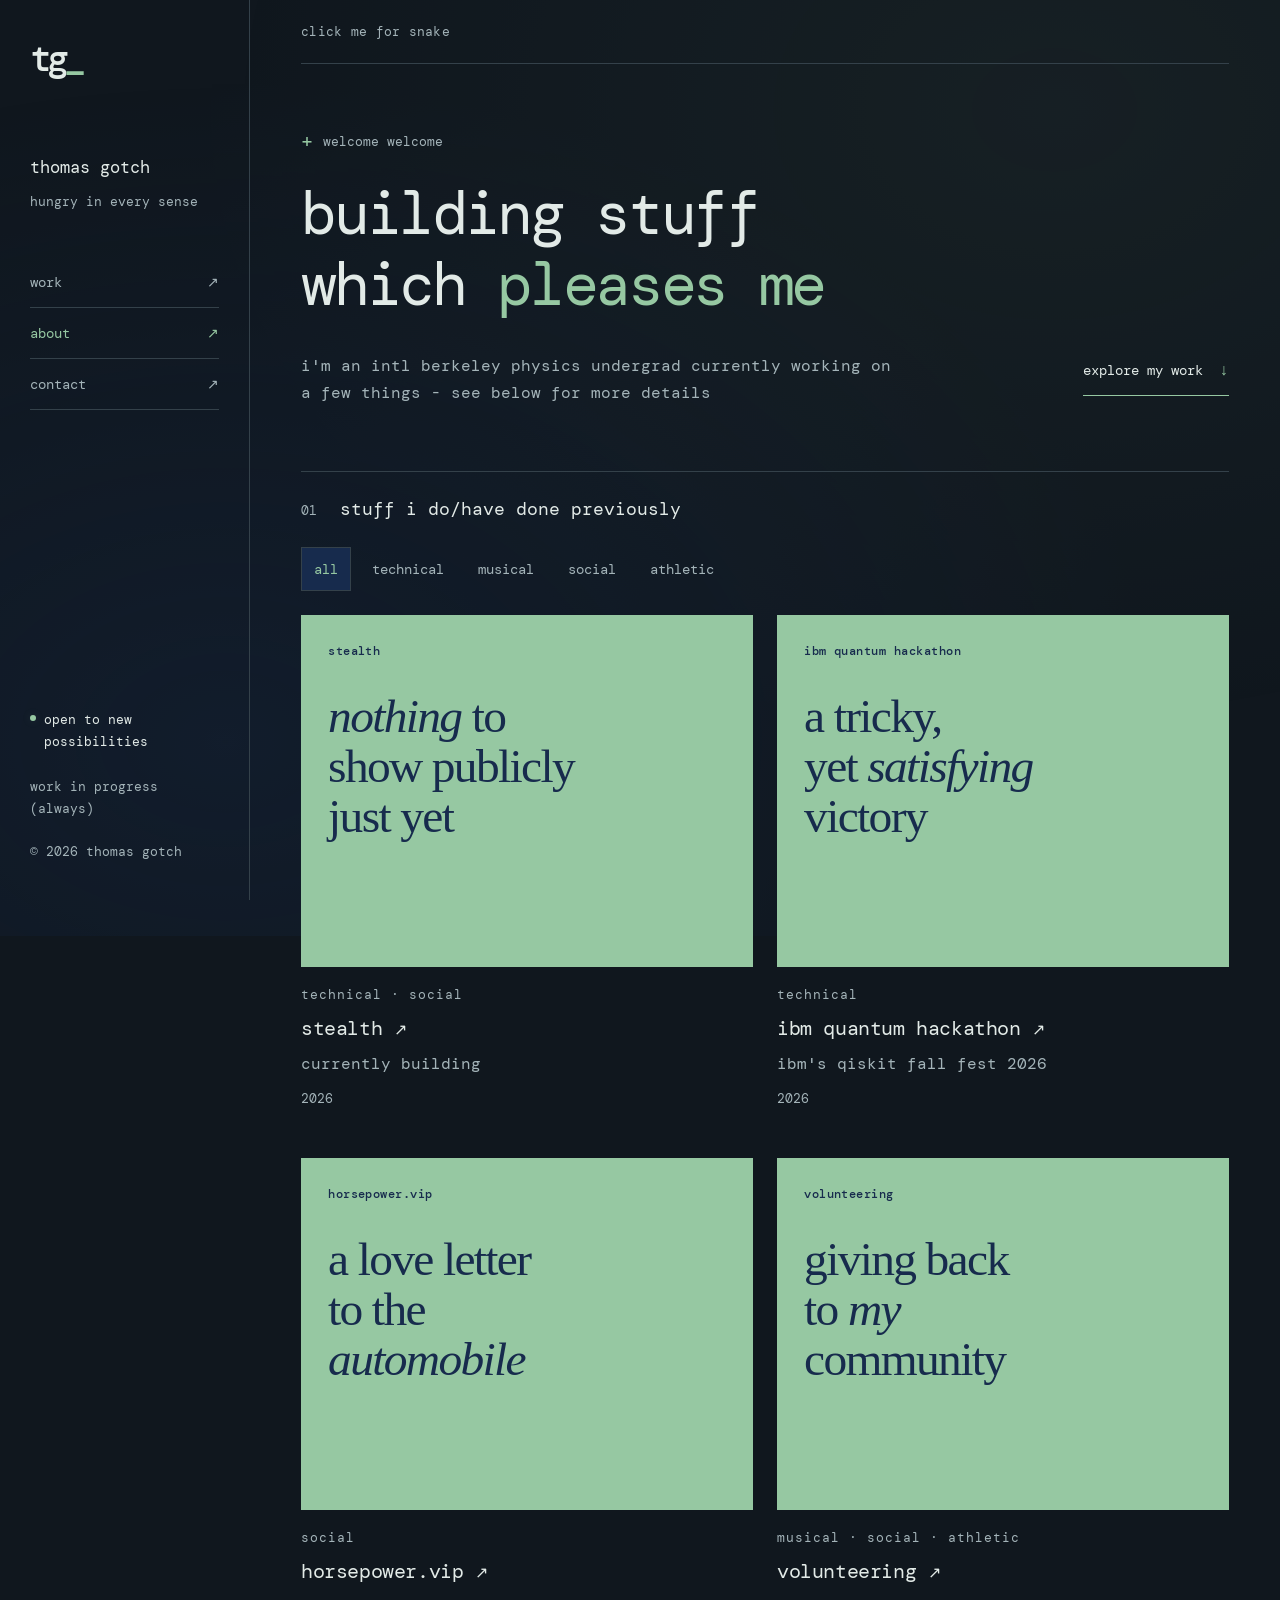
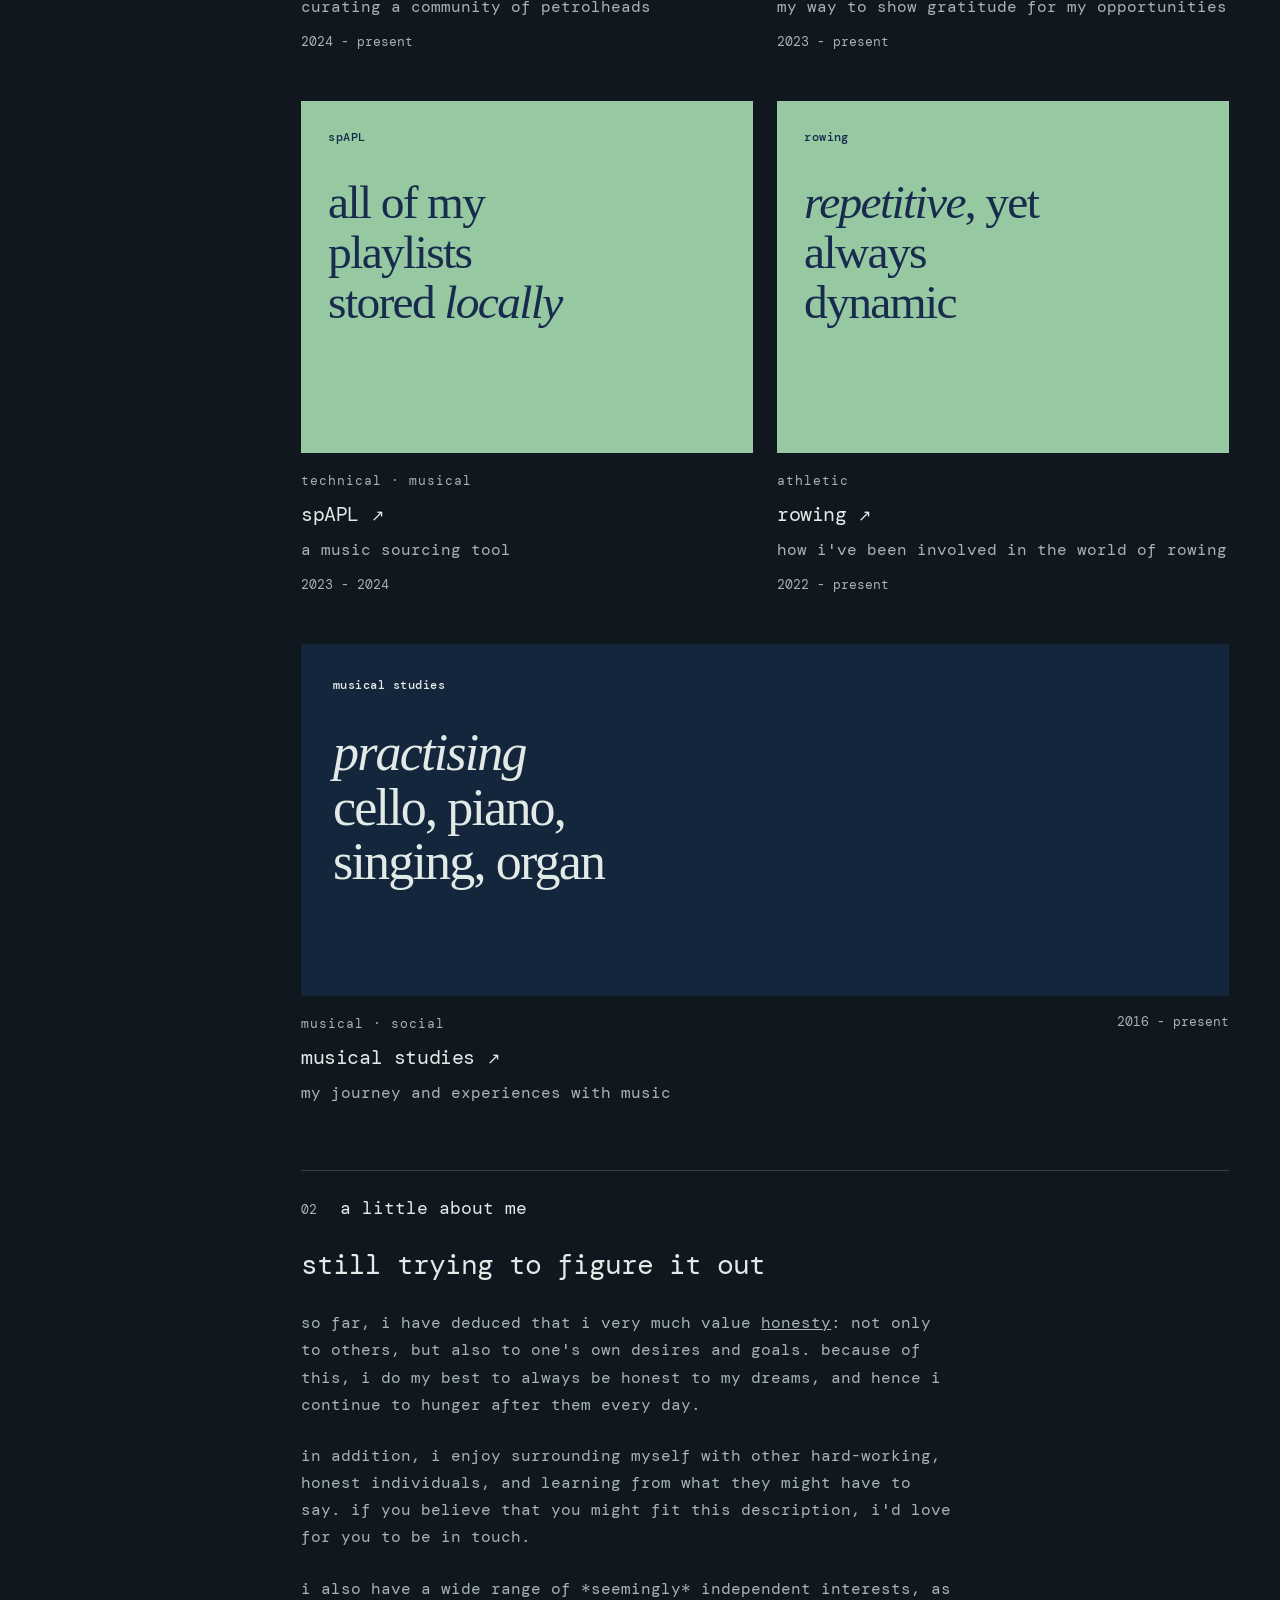
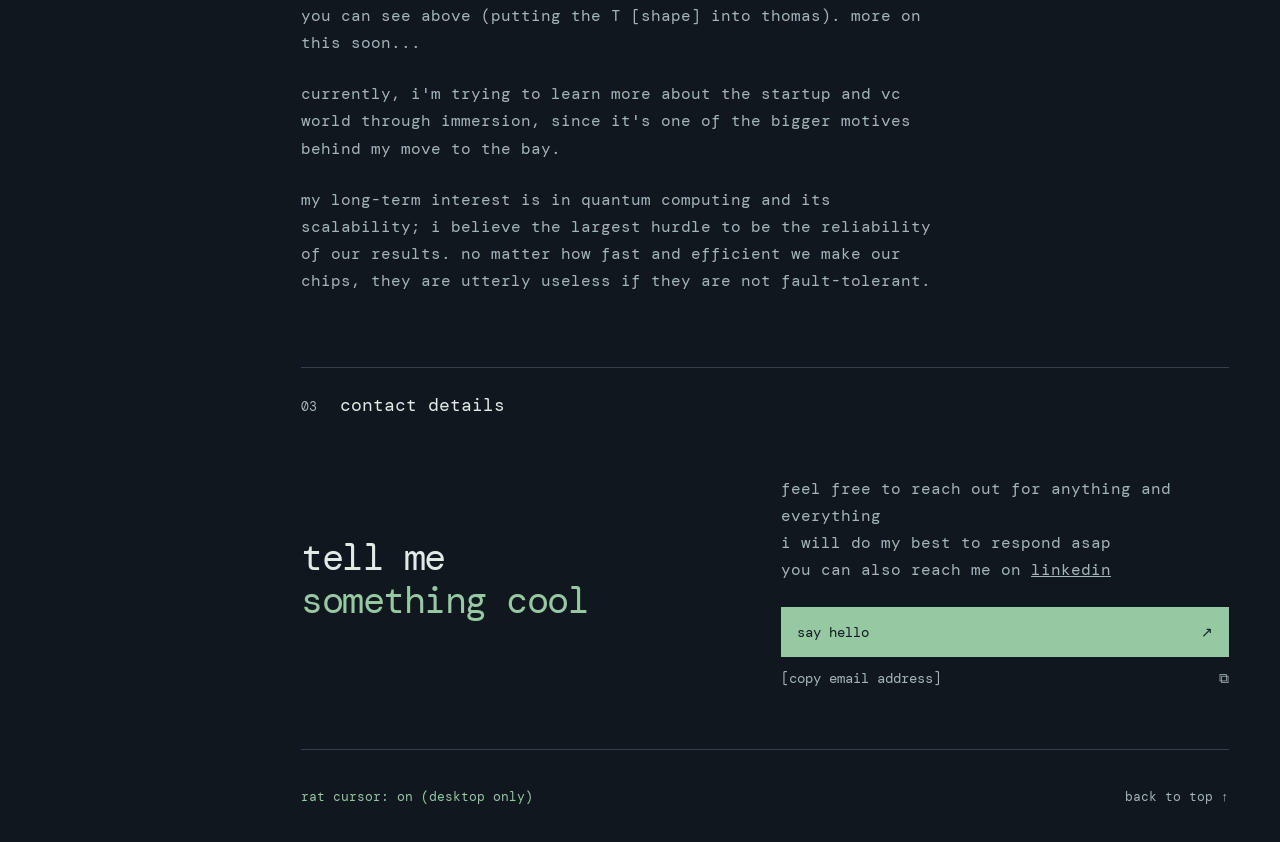
==== commit 9ddb950b: "refine responsive typography spacing and project layouts" ====
--- a/index.html
+++ b/index.html
@@ -7,11 +7,12 @@
     <meta name="theme-color" content="#10171e">
     <title>thomas gotch - portfolio</title>
     <link rel="icon" type="image/png" href="assets/favicon.png">
-    <link rel="stylesheet" href="style.css">
+    <link rel="stylesheet" href="style.css?v=responsive-design">
     <link rel="stylesheet" href="assets/brand.css">
     <script src="navigation.js" defer></script>
-    <script src="script.js" defer>
-    </script>
+    <script src="script.js" defer></script>
+    <script data-goatcounter="https://thomasgotch.goatcounter.com/count"
+        async src="//gc.zgo.at/count.js"></script>
   </head>
   <body>
     <div class="shell">
@@ -342,7 +343,7 @@
               </p>
               <p>
                 i also have a wide range of *seemingly* independent interests, as you can see above (putting the T [shape] into thomas). more on this soon...
-                <br> <br>
+                
               </p>
               <p>
                 currently, i'm trying to learn more about the startup and vc world through immersion, since it's one of the bigger motives behind my move to the bay.
@@ -351,7 +352,7 @@
                 my long-term interest is in quantum computing and its scalability; i believe the largest hurdle to be the reliability of our results. no matter how fast and efficient
                 we make our chips, they are utterly useless if they are not fault-tolerant.
               </p>
-              <p><br></p>
+              
             </div>
           </div>
         </section>
--- a/style.css
+++ b/style.css
@@ -919,3 +919,135 @@
   margin: 18px 0;
   border: 1px solid var(--line);
 }
+
+/* links embedded in popup descriptions */
+.dialog-inline-link {
+  color: var(--accent);
+  text-decoration: underline;
+  text-underline-offset: .2em;
+  overflow-wrap: anywhere;
+}
+
+/* responsive design system: edit these shared scales first */
+:root {
+  --space-1: 8px;
+  --space-2: 12px;
+  --space-3: 16px;
+  --space-4: 24px;
+  --space-5: 32px;
+  --space-6: 48px;
+  --space-7: 64px;
+  --body-size: 1rem;
+  --meta-size: .8125rem;
+  --control-size: .875rem;
+}
+html { -webkit-text-size-adjust: 100%; text-size-adjust: 100%; }
+main { padding-inline: clamp(16px, 4vw, 64px); container-type: inline-size; }
+.eyebrow, .small, .project-meta .small, .section-number,
+.identity p, .sidebar-bottom, .sidebar-bottom p, .status,
+.project-year, .topline, footer, .cursor-toggle { font-size: var(--meta-size); }
+.identity p, .sidebar-bottom p, .status { line-height: 1.65; }
+.sidebar .status { align-items: flex-start; }
+.status i { flex-shrink: 0; margin-top: .45em; }
+.sidebar .identity { margin-top: 64px; }
+.sidebar nav { margin-top: 32px; }
+.sidebar nav a, .navigation-toggle { font-size: var(--control-size); min-height: 44px; }
+.sidebar nav a { padding-block: 16px; }
+.sidebar-bottom p { margin-block: 24px; }
+.topline { min-height: 64px; height: auto; padding-block: 8px; letter-spacing: .02em; }
+.topline a, footer a, .cursor-toggle { display: inline-flex; align-items: center; min-height: 44px; }
+.hero { padding-block: clamp(32px, 6vw, 64px); }
+.hero-label { font-size: var(--meta-size); }
+h1 {
+  font-size: clamp(2rem, 6.5cqi, 4.625rem);
+  letter-spacing: -.055em;
+  line-height: 1.18;
+  margin-block: 24px 32px;
+  overflow-wrap: anywhere;
+}
+.hero-bottom { flex-direction: row; flex-wrap: wrap; gap: 24px; align-items: flex-start; }
+.hero-bottom p, .project-meta p, .about-body p, .contact-main p {
+  font-size: var(--body-size); line-height: 1.7;
+}
+.hero-bottom p { max-width: 60ch; min-width: 0; flex: 1 1 28rem; }
+.text-link { font-size: var(--control-size); min-height: 44px; white-space: normal; gap: 16px; }
+.section-heading { padding-block: 24px; gap: 16px; }
+.section-heading h2 { font-size: 1.125rem; line-height: 1.5; }
+.section-number { margin-right: 12px; }
+.work-controls { margin-bottom: 24px; }
+.filters { flex-wrap: wrap; gap: 8px; min-width: 0; }
+.filters button { font-size: var(--control-size); padding: 12px; min-height: 44px; }
+.project-grid {
+  grid-template-columns: repeat(auto-fit, minmax(min(100%, 21rem), 1fr));
+  gap: 48px 24px;
+}
+.project.wide { grid-column: 1 / -1; }
+.project { container-type: inline-size; }
+.art {
+  --art-gutter: clamp(24px, 6cqi, 32px);
+  height: auto;
+  min-height: clamp(280px, 80cqi, 352px);
+  padding: var(--art-gutter);
+}
+.art-top { position: relative; inset: auto; font-size: .75rem; line-height: 1.5; letter-spacing: .04em; }
+.art-top span { font-size: inherit; }
+.card-title {
+  font-size: clamp(2rem, 10.5cqi, var(--title-size));
+  line-height: 1.05;
+  letter-spacing: -.035em;
+  margin-top: 32px;
+  overflow-wrap: anywhere;
+}
+.art-foot { left: var(--art-gutter); right: var(--art-gutter); bottom: var(--art-gutter); font-size: .75rem; }
+.project-meta { padding-top: 16px; gap: 12px; }
+.project-meta > div { min-width: 0; }
+.project-meta h3 { font-size: 1.25rem; line-height: 1.4; margin-block: 8px; overflow-wrap: anywhere; }
+.project-year { line-height: 1.6; flex-shrink: 0; padding-top: 0; }
+@container (max-width: 30rem) {
+  .project-meta { flex-direction: column; }
+}
+.about { margin-top: 64px; }
+.about-body { max-width: 65ch; font-size: var(--body-size); padding-bottom: 48px; }
+.about-body p { margin-block: 0 24px; }
+.about-intro { font-size: clamp(1.5rem, 3cqi, 1.875rem)!important; margin-bottom: 24px!important; line-height: 1.4!important; }
+.contact-main { grid-template-columns: repeat(auto-fit, minmax(min(100%, 20rem), 1fr)); gap: 32px; padding-block: 16px 48px; }
+.contact h3 { font-size: clamp(1.75rem, 4cqi, 2.5rem); letter-spacing: -.04em; overflow-wrap: anywhere; }
+.contact-button { font-size: var(--control-size); padding: 16px; margin-top: 24px; min-height: 44px; gap: 16px; }
+.copy-email { font-size: var(--control-size); min-height: 44px; padding-block: 12px; overflow-wrap: anywhere; gap: 12px; }
+footer { padding-block: 24px; gap: 16px; flex-wrap: wrap; }
+dialog {
+  --dialog-padding: clamp(16px, 4vw, 32px);
+  padding: 0 var(--dialog-padding) var(--dialog-padding);
+  width: calc(100% - 32px);
+  max-width: 680px;
+  max-height: calc(100dvh - 32px);
+  overflow-y: auto;
+  overscroll-behavior: contain;
+  scroll-padding-top: 88px;
+}
+.dialog-top {
+  position: sticky; top: 0; z-index: 3;
+  background: var(--panel);
+  margin: 0 calc(-1 * var(--dialog-padding)) 24px;
+  padding: 16px var(--dialog-padding);
+  border-bottom: 1px solid var(--line);
+  gap: 12px;
+}
+.dialog-top .eyebrow { font-size: .75rem; min-width: 0; overflow-wrap: anywhere; }
+.dialog-top button { font-size: var(--control-size); min-height: 44px; padding: 12px; flex-shrink: 0; }
+dialog h2 { font-size: clamp(1.625rem, 4vw, 2.25rem); line-height: 1.2; letter-spacing: -.04em; margin-block: 0 24px; overflow-wrap: anywhere; }
+.dialog-summary, .dialog-section p { font-size: var(--body-size); line-height: 1.7; overflow-wrap: anywhere; }
+.dialog-section { margin-block: 32px; padding-top: 24px; }
+.dialog-section h3 { font-size: 1rem; font-weight: 500; margin-block: 0 16px; }
+.dialog-section p { margin-block: 0; }
+.dialog-inline-image { margin-block: 24px; }
+#dialog-contact { margin-top: 24px; }
+@media (max-width: 900px) {
+  .sidebar .identity { margin-top: 0; }
+  .sidebar nav { margin-block: 24px; }
+  .sidebar-content { margin-top: 24px; padding-top: 24px; }
+}
+@media (max-height: 500px) and (max-width: 900px) {
+  .navigation-ready .sidebar { position: static; }
+  html { scroll-padding-top: 16px; }
+}
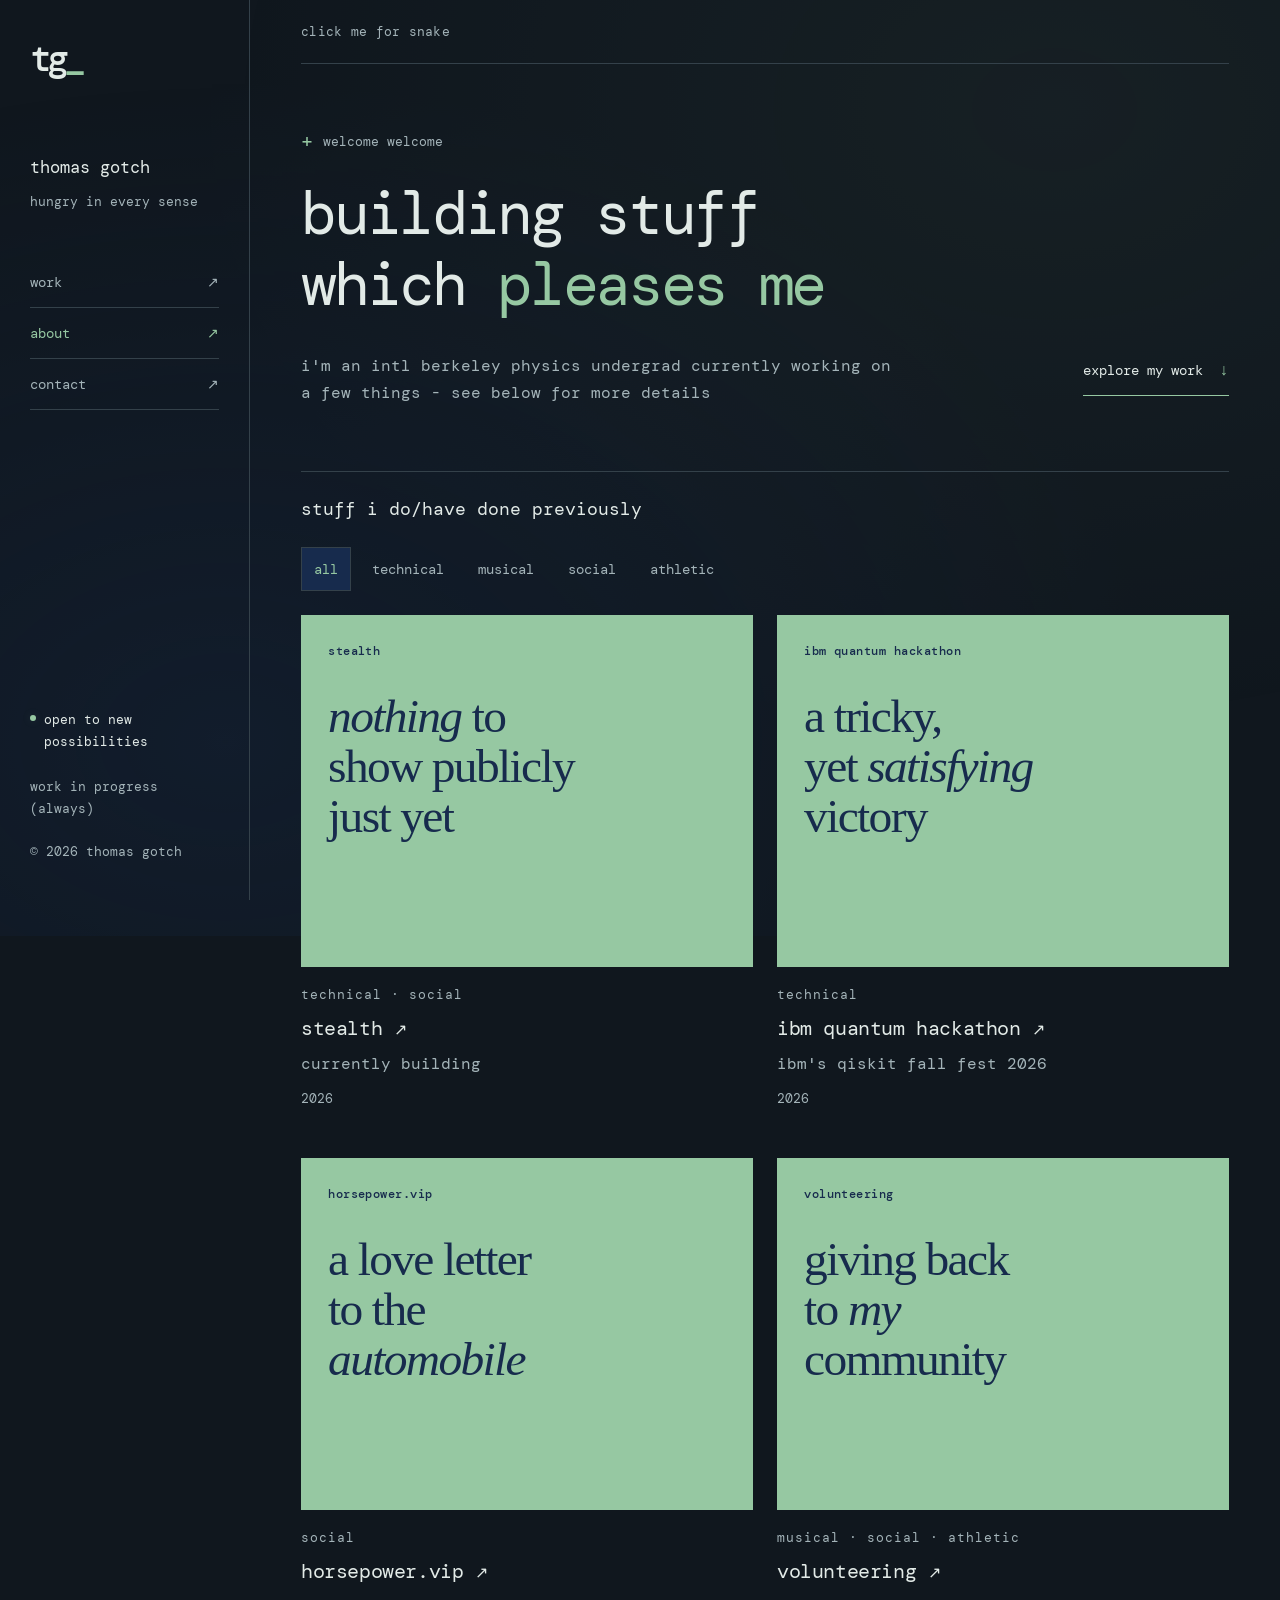
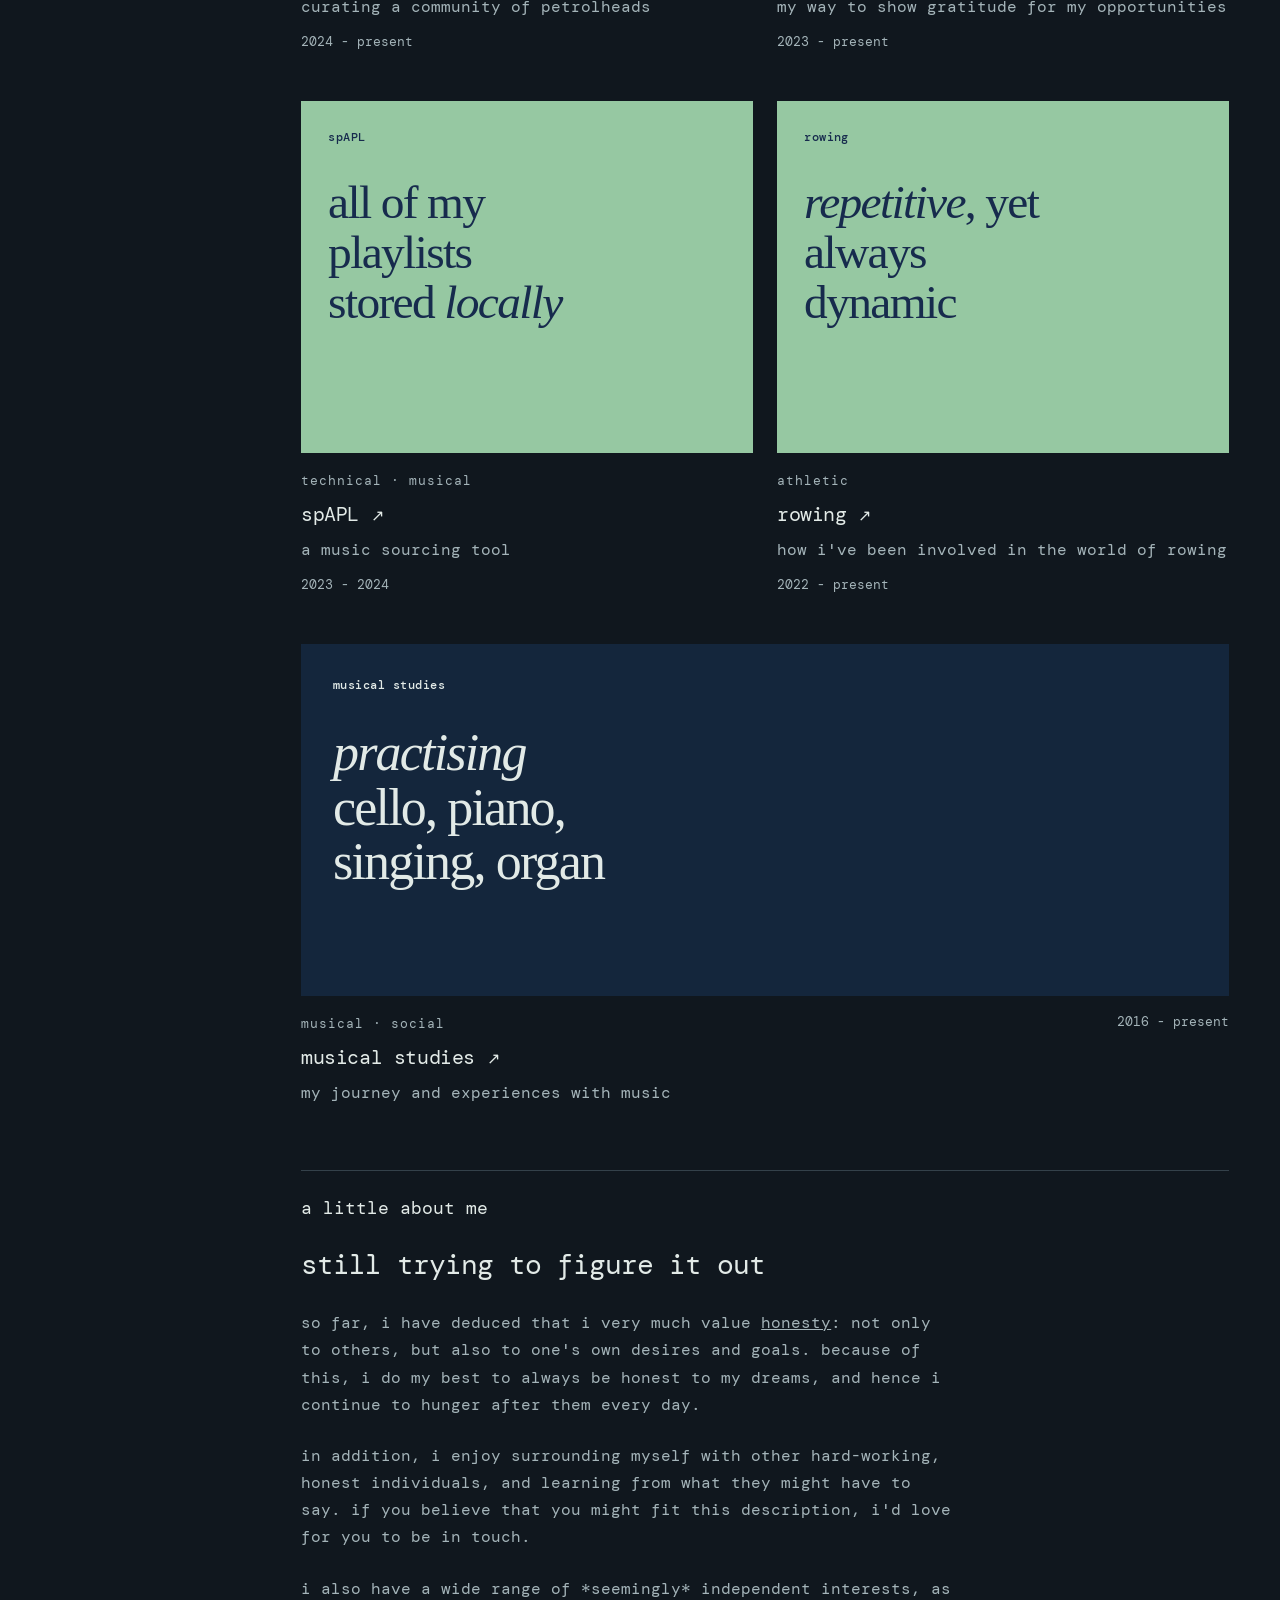
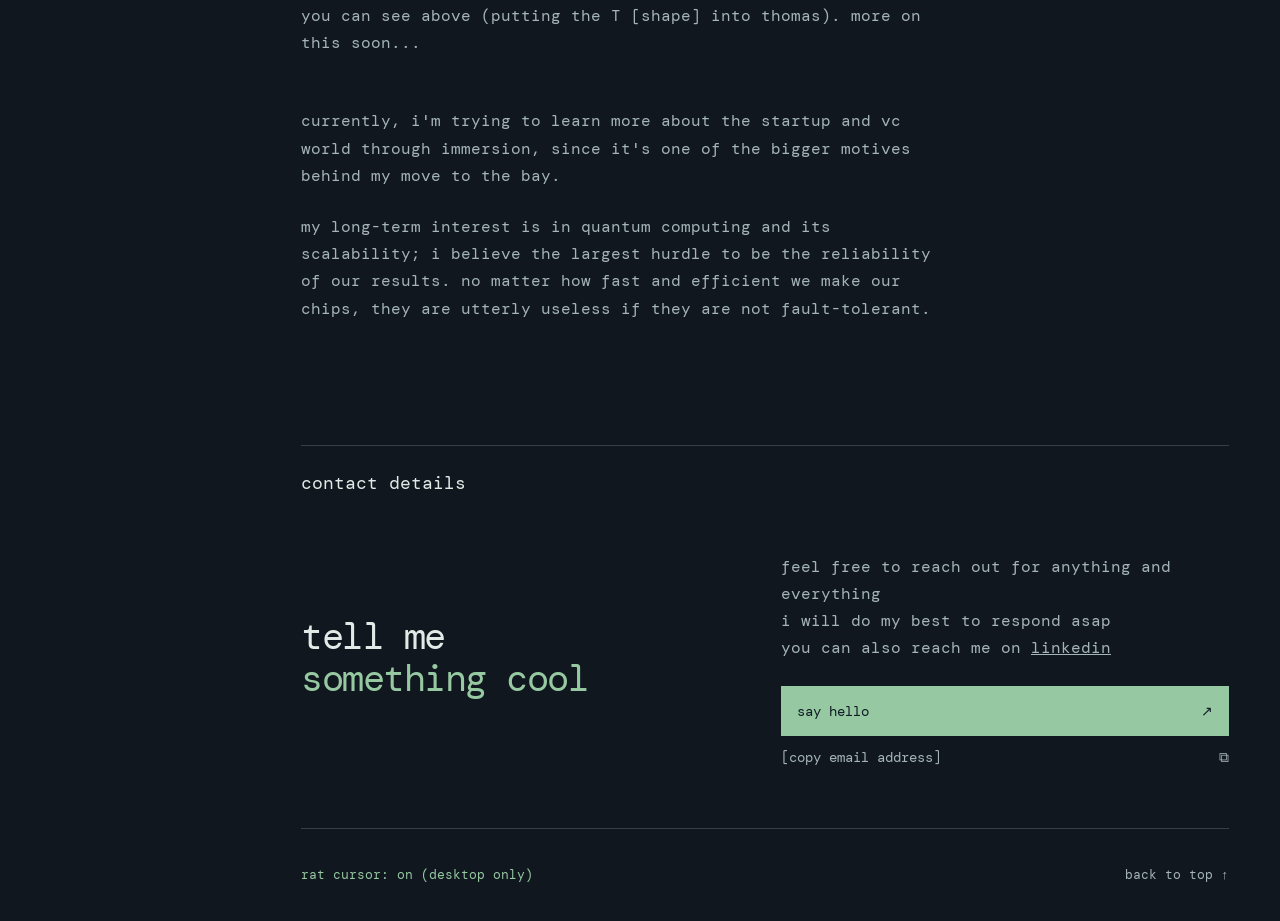
==== commit 4f892cd2: "small updates" ====
--- a/index.html
+++ b/index.html
@@ -7,7 +7,7 @@
     <meta name="theme-color" content="#10171e">
     <title>thomas gotch - portfolio</title>
     <link rel="icon" type="image/png" href="assets/favicon.png">
-    <link rel="stylesheet" href="style.css?v=responsive-design">
+    <link rel="stylesheet" href="style.css">
     <link rel="stylesheet" href="assets/brand.css">
     <script src="navigation.js" defer></script>
     <script src="script.js" defer></script>
@@ -103,7 +103,6 @@
         <section id="work" aria-labelledby="work-title">
           <div class="section-heading">
             <h2 id="work-title">
-              <span class="section-number">01</span>
               stuff i do/have done previously
             </h2>
           </div>
@@ -324,7 +323,6 @@
         <section id="about" class="about" aria-labelledby="about-title">
           <div class="section-heading">
             <h2 id="about-title">
-              <span class="section-number">02</span>
               a little about me
             </h2>
           </div>
@@ -343,7 +341,7 @@
               </p>
               <p>
                 i also have a wide range of *seemingly* independent interests, as you can see above (putting the T [shape] into thomas). more on this soon...
-                
+                <br> <br>
               </p>
               <p>
                 currently, i'm trying to learn more about the startup and vc world through immersion, since it's one of the bigger motives behind my move to the bay.
@@ -352,7 +350,7 @@
                 my long-term interest is in quantum computing and its scalability; i believe the largest hurdle to be the reliability of our results. no matter how fast and efficient
                 we make our chips, they are utterly useless if they are not fault-tolerant.
               </p>
-              
+              <p><br></p>
             </div>
           </div>
         </section>
@@ -363,7 +361,6 @@
         <section id="contact" class="contact" aria-labelledby="contact-title">
           <div class="section-heading">
             <h2 id="contact-title">
-              <span class="section-number">03</span>
               contact details
             </h2>
           </div>
@@ -478,8 +475,12 @@
              <h3>music at eton</h3>
              <p data-section-content></p>
       </div>
-      <div class="dialog-section" data-project-section="musicNow">
-            <h3>music now</h3>
+      <div class="dialog-section" data-project-section="lockingIn">
+             <h3>locking in</h3>
+             <p data-section-content></p>
+      </div>
+      <div class="dialog-section" data-project-section="currently">
+            <h3>currently</h3>
             <p data-section-content></p>
       </div>
       <div class="dialog-section" data-project-section="results">
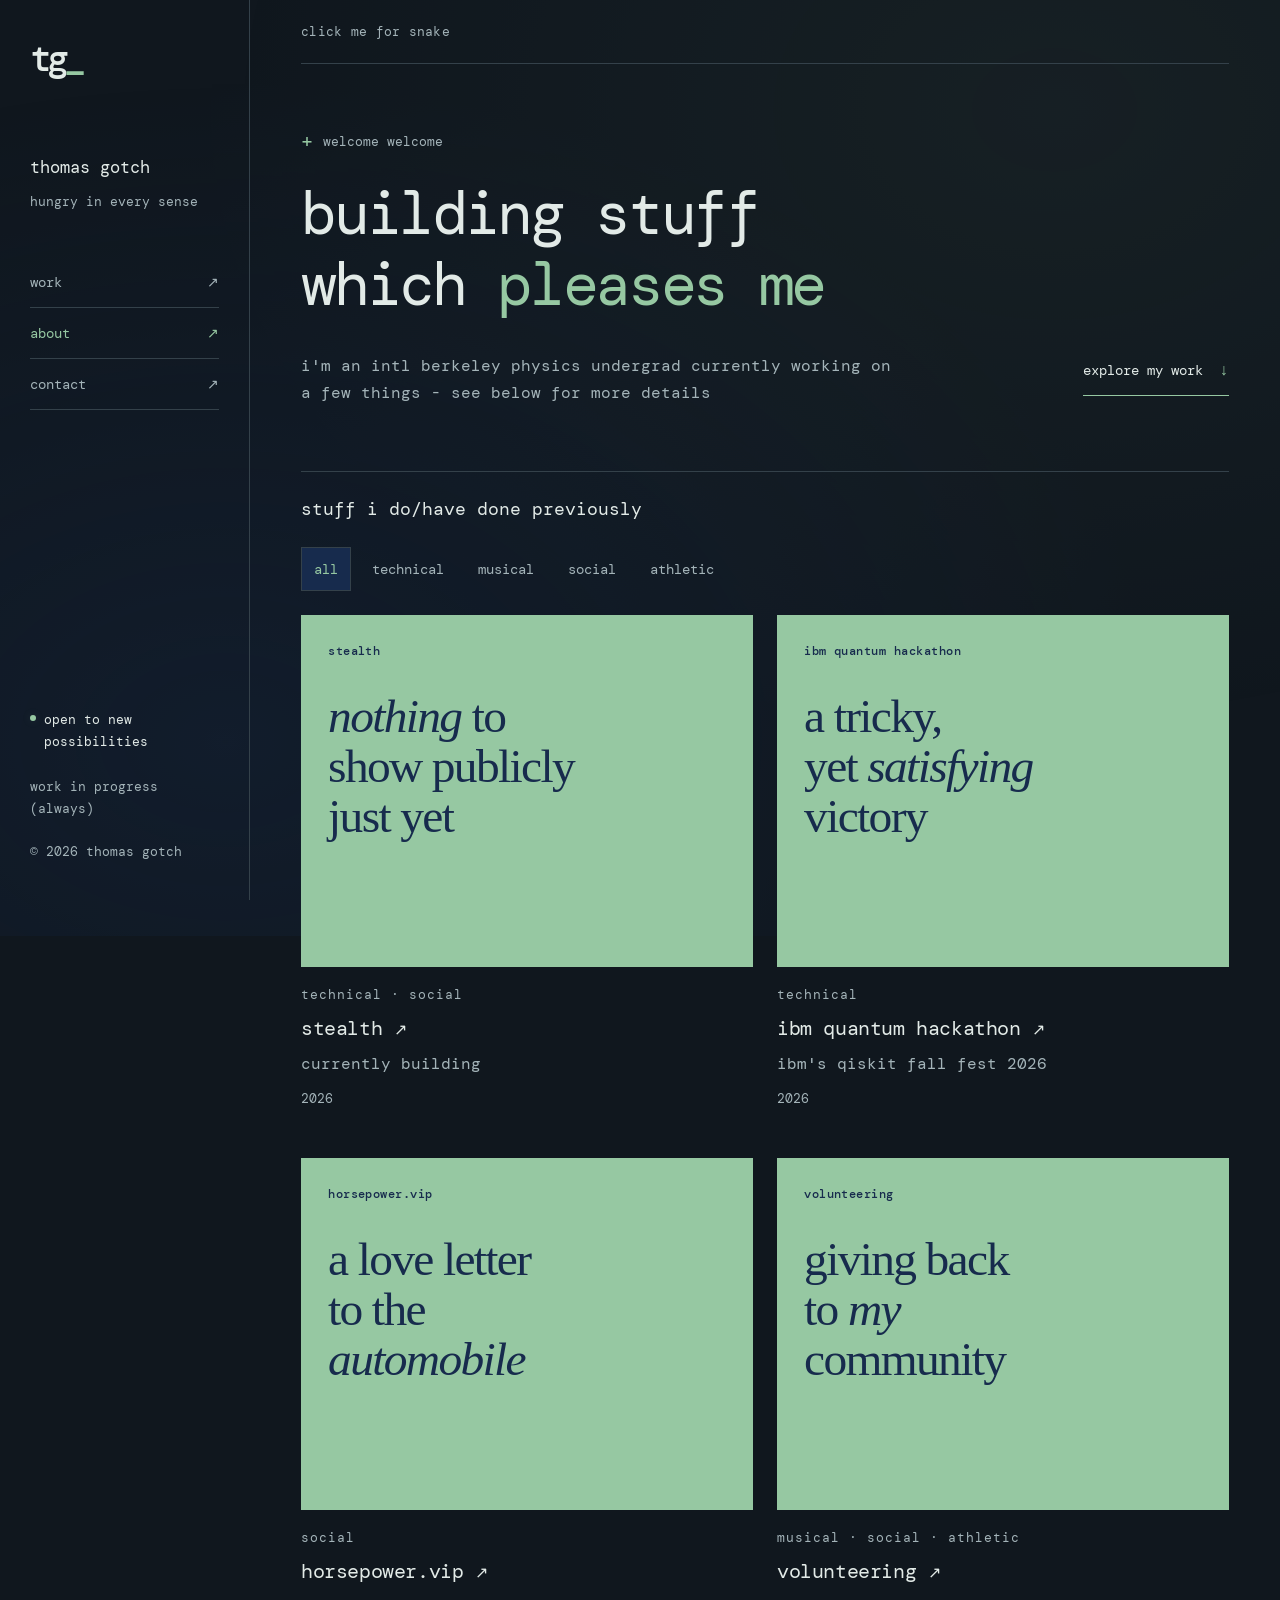
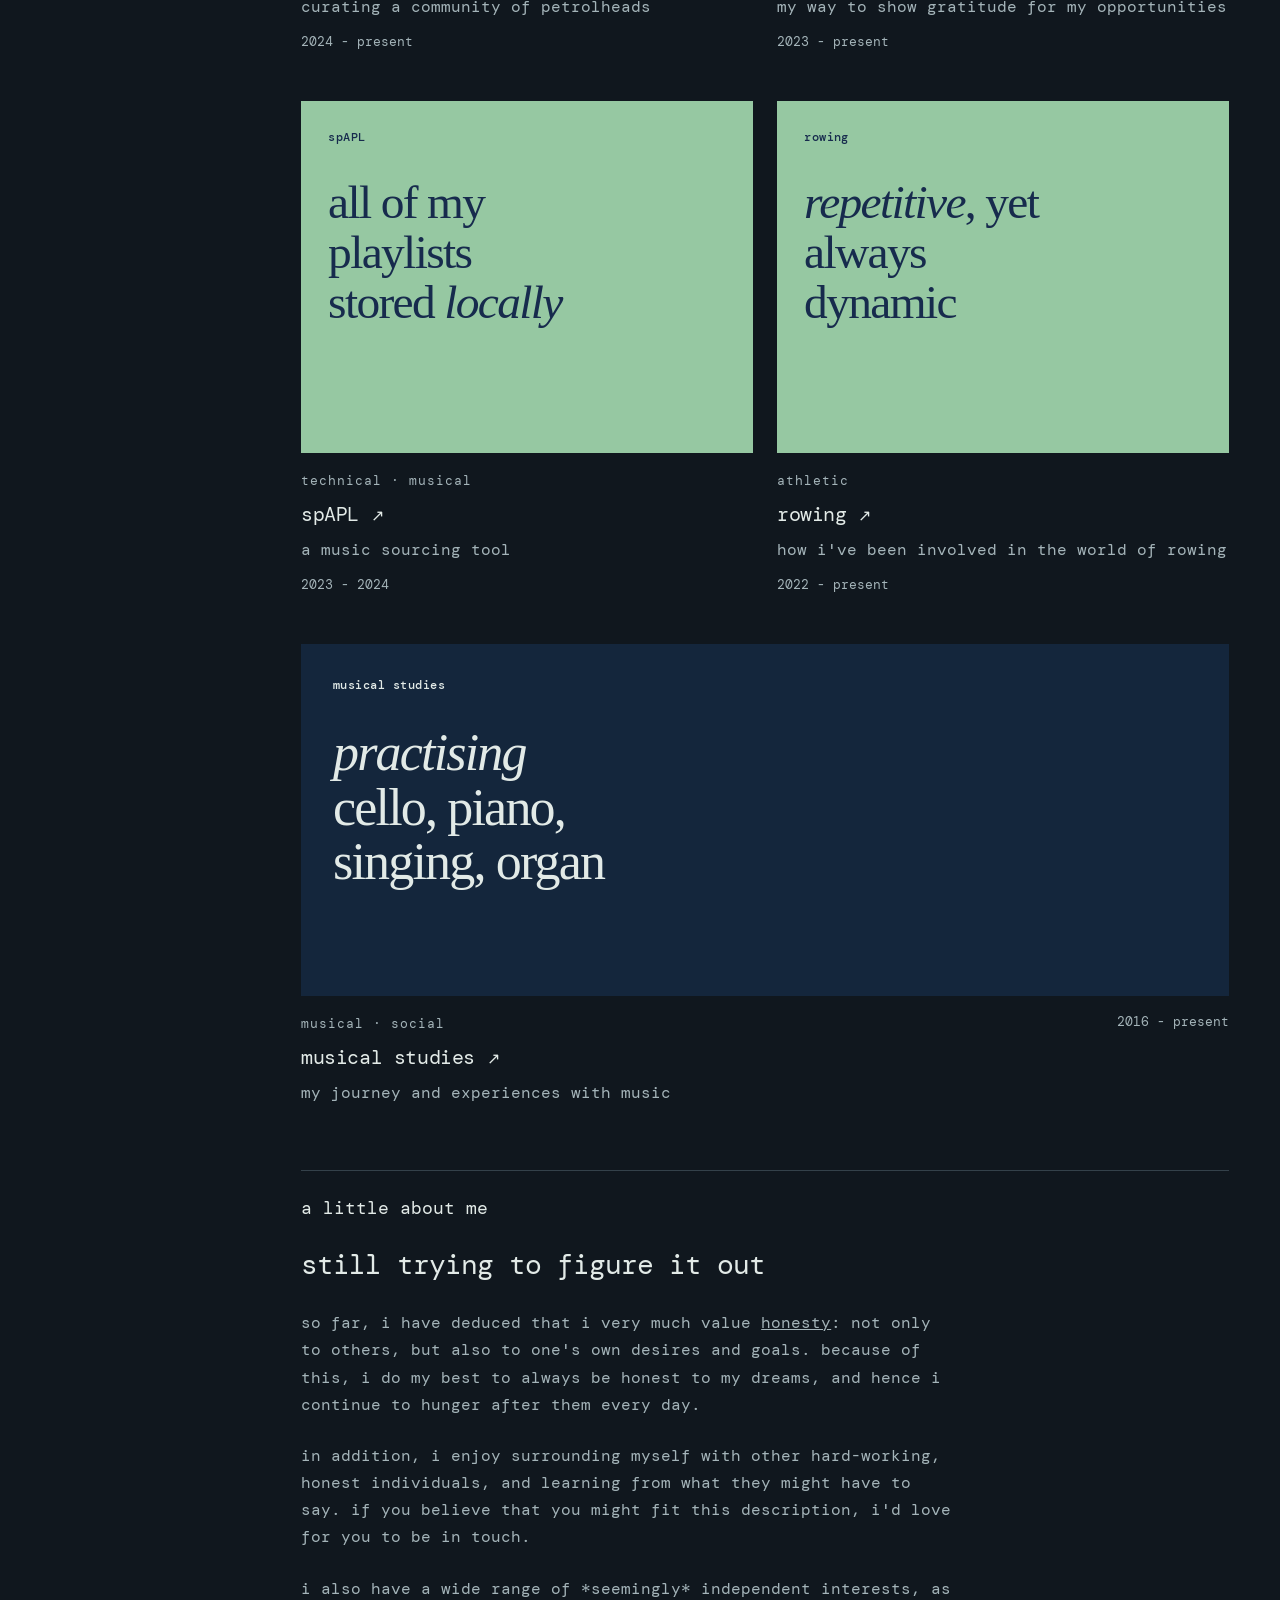
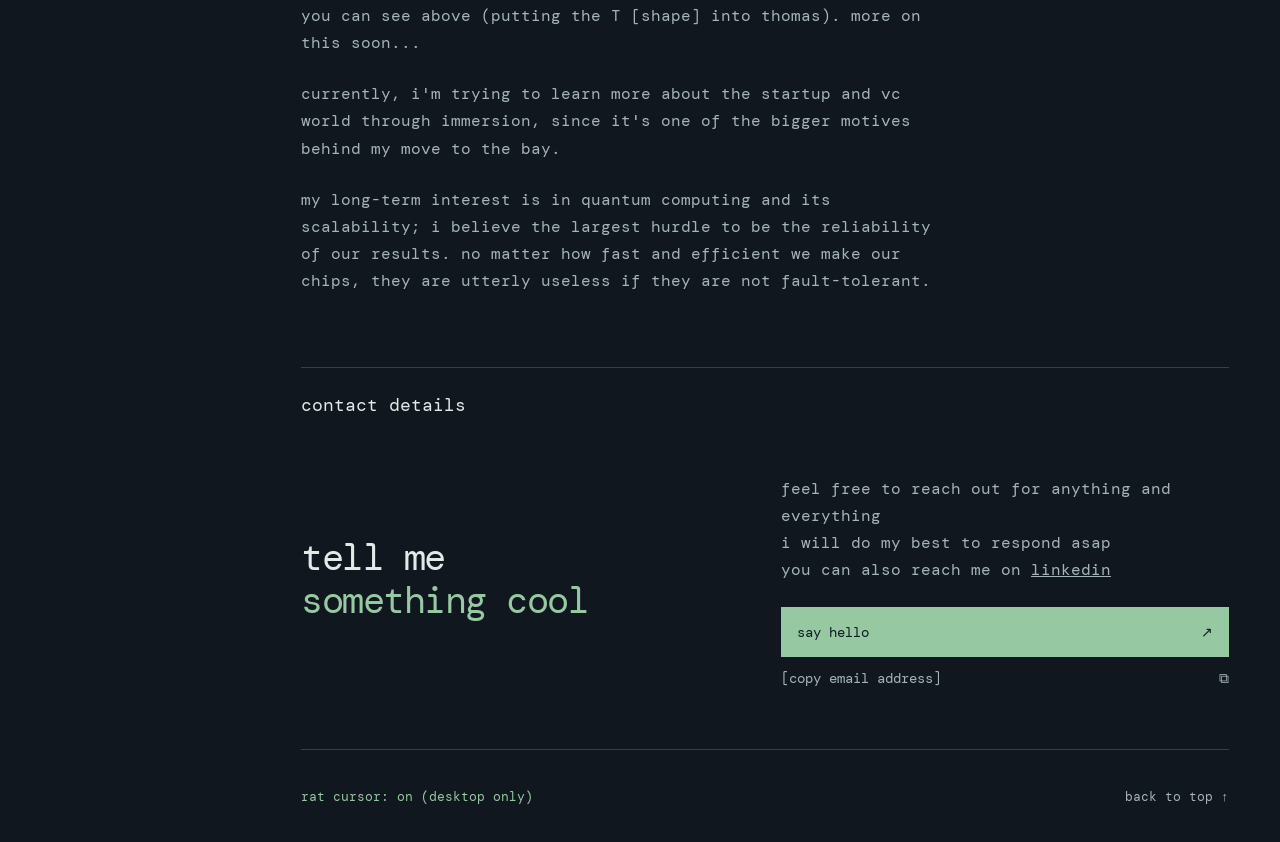
==== commit 6abf7b7f: "Merge branch 'main' of https://github.com/thomasgotch/thomasgotch.github.io" ====
--- a/index.html
+++ b/index.html
@@ -7,7 +7,7 @@
     <meta name="theme-color" content="#10171e">
     <title>thomas gotch - portfolio</title>
     <link rel="icon" type="image/png" href="assets/favicon.png">
-    <link rel="stylesheet" href="style.css">
+    <link rel="stylesheet" href="style.css?v=responsive-design">
     <link rel="stylesheet" href="assets/brand.css">
     <script src="navigation.js" defer></script>
     <script src="script.js" defer></script>
@@ -341,7 +341,7 @@
               </p>
               <p>
                 i also have a wide range of *seemingly* independent interests, as you can see above (putting the T [shape] into thomas). more on this soon...
-                <br> <br>
+                
               </p>
               <p>
                 currently, i'm trying to learn more about the startup and vc world through immersion, since it's one of the bigger motives behind my move to the bay.
@@ -350,7 +350,7 @@
                 my long-term interest is in quantum computing and its scalability; i believe the largest hurdle to be the reliability of our results. no matter how fast and efficient
                 we make our chips, they are utterly useless if they are not fault-tolerant.
               </p>
-              <p><br></p>
+              
             </div>
           </div>
         </section>
